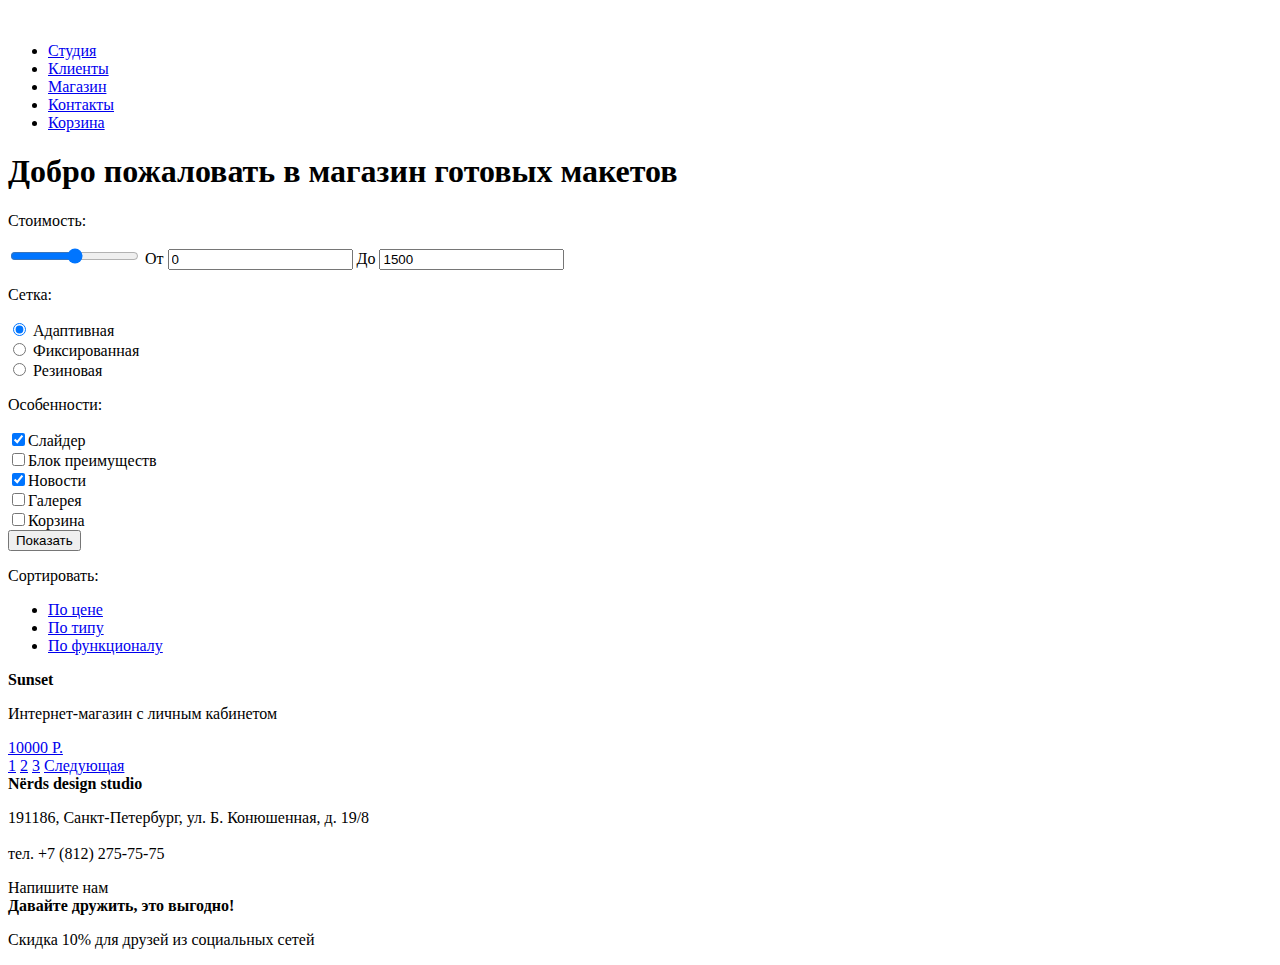
==== catalogue.html @ e1635774 "HTML markup" ====
<!DOCTYPE html>
<html lang="ru">
  <head>
    <meta charset="utf-8">
    <title>Nerds</title>
  </head>
  <body>
    <header>
      <div class="container">
        <div class="logo">
          <img src="img/logo-main.png" width="" height="" alt="">
        </div>
        <nav class="main-nav">
          <ul>
            <li>
              <a href="#">Студия</a>
            </li>
            <li>
              <a href="#">Клиенты</a>
            </li>
            <li>
              <a href="#">Магазин</a>
            </li>
            <li>
              <a href="#">Контакты</a>
            </li>
            <li>
              <a href="#">Корзина</a>
            </li>
          </ul>
        </nav>
      </div>
    </header>
    <main class="container">
      <section class="welcome"> <!-- НАВЕРНОЕ МОЖНО БЫЛО В ХЭДЕР-->
        <h1 class="welcome-title">Добро пожаловать в магазин готовых макетов</h1>
      </section>
      <section class="shop"> <!-- нужно ли оно тут?-->
        <section class="shop-parameters">
          <form action="" method="post">
          <p class="shop-parameters-name">Стоимость:</p>
          <input type="range" name="price-range" min="0" max="1500"> <!-- https://leaverou.github.io/multirange/ наверное -->
          <label>От <input type="text" name="price-from" value="0"></label>
          <label>До <input type="text" name="price-from" value="1500"></label>
          <p class="shop-parameters-type">Сетка:</p>
          <input type="radio" name="type" value="responsive" checked> Адаптивная<br>
          <input type="radio" name="type" value="fixed"> Фиксированная<br>
          <input type="radio" name="type" value="adaptive"> Резиновая
          <p class="shop-parameters-features">Особенности:</p>
          <input type="checkbox" name="feature1" value="slider" checked>Слайдер<br>
          <input type="checkbox" name="feature2" value="features_list">Блок преимуществ<br>
          <input type="checkbox" name="feature3" value="news" checked>Новости<br>
          <input type="checkbox" name="feature4" value="gallery">Галерея<br>
          <input type="checkbox" name="feature5" value="cart">Корзина<br>
          <button type="submit">Показать</button>
          </form>
        </section>
        <section class="shop-results">
          <div class="shop-results-sort">
            <p class="shop-results-text">Сортировать:</p>
            <ul>
              <li><a href="#">По цене</a></li>
              <li><a href="#">По типу</a></li>
              <li><a href="#">По функционалу</a></li>
            </ul>
            <a class="shop-results-sort desc" href="#"></a>
            <a class="shop-results-sort asc" href="#"></a>
          </div>
          <div class="shop-results-images">
           <div class="shop-results-images-item">
             <div class="shop-results-images-item-details"></div>
           </div>
           <div class="shop-results-images-item">
             <div class="shop-results-images-item-details">
               <b class="shop-results-images-item-details-name">Sunset</b>
               <p>Интернет-магазин с личным кабинетом</p>
               <a class="shop-results-images-item-details-price" href="#">10000 Р.</a>
             </div>
           </div>
           <div class="shop-results-images-item">
             <div class="shop-results-images-item-details"></div>
           </div>
           <div class="shop-results-images-item">
             <div class="shop-results-images-item-details"></div>
           </div>
           <div class="shop-results-images-item">
             <div class="shop-results-images-item-details"></div>
           </div>
           <div class="shop-results-images-item">
             <div class="shop-results-images-item-details"></div>
           </div>                                                      
          </div>
          <div class="shop-results-pages">
            <a href="#">1</a>
            <a href="#">2</a>
            <a href="#">3</a>
            <a href="#">Следующая</a>
          </div>
        </section>
      </section>
      <section class="map"> <!-- МОЖНО БЫЛО В ФУТЕР -->
        <div class="map-contacts">
          <b class="map-contacts-firm">Nёrds design studio</b>
          <p class="map-contacts-address">191186, Санкт-Петербург, ул. Б. Конюшенная, д. 19/8<br><br>
          
          тел. +7 (812) 275-75-75</p>
          <a class="map-contacts-btn">Напишите нам</a>
        </div>
        <div class="map-pointer"></div> <!-- НУЖЕН ТУТ ЛИ ОН?? -->
      </section>
    </main>
    <footer>
      <div class="container">
        <div class="footer-social">
          <a class="footer-social-btn vk" href="#"></a>
          <a class="footer-social-btn fb" href="#"></a>
          <a class="footer-social-btn ig" href="#"></a>
        </div>
        <div class="footer-text">
          <b>Давайте дружить, это выгодно!</b>
          <p>Скидка 10% для друзей из социальных сетей</p>
        </div>
      </div>
    </footer>
  </body>
</html>
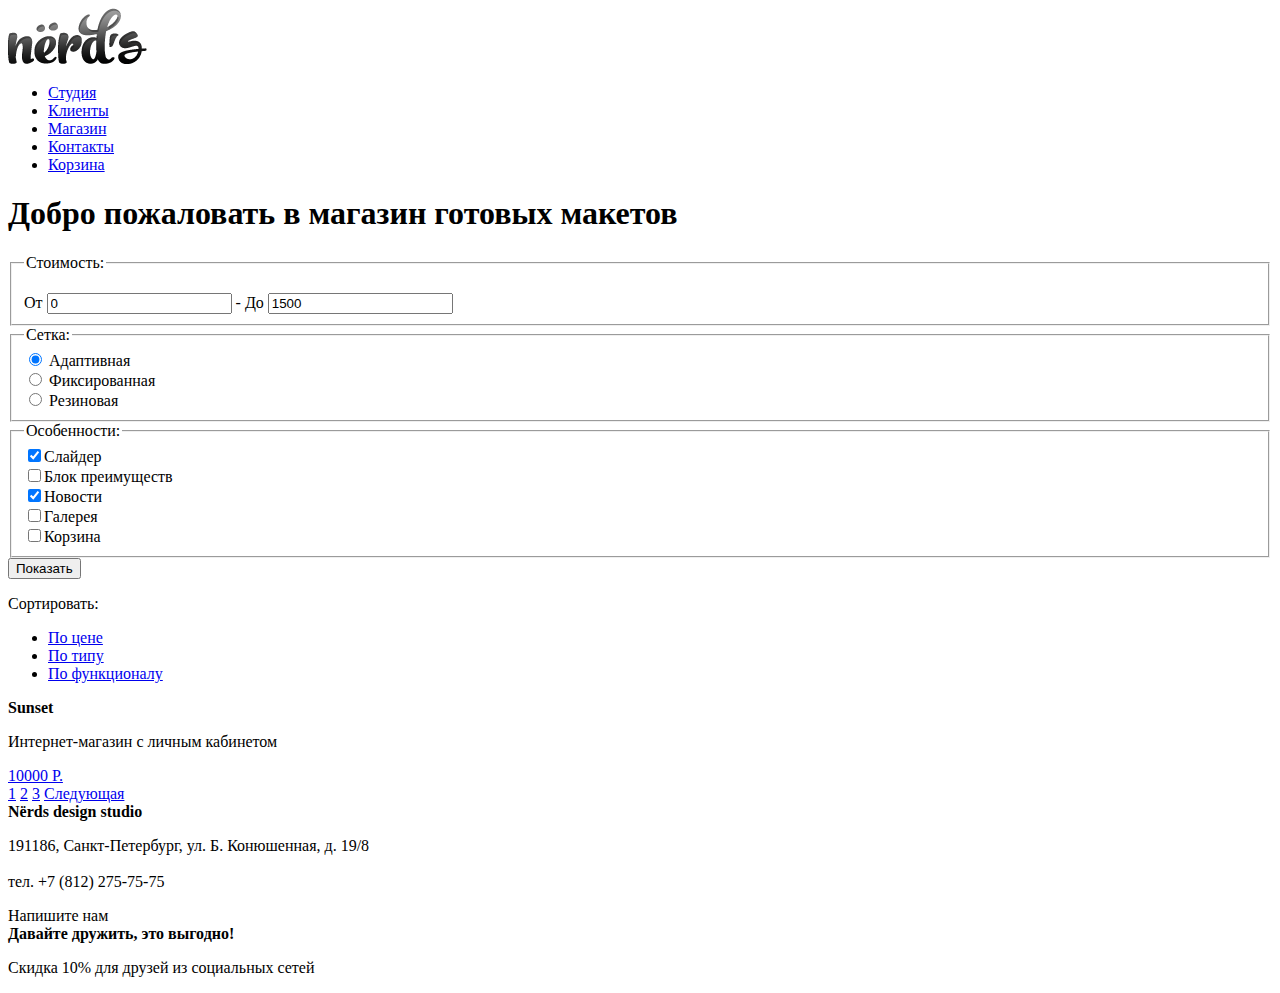
==== commit 068b3a0f: "added GFX and some code changes" ====
--- a/catalogue.html
+++ b/catalogue.html
@@ -8,7 +8,7 @@
     <header>
       <div class="container">
         <div class="logo">
-          <img src="img/logo-main.png" width="" height="" alt="">
+          <img src="img/logo-menu.png" width="139" height="56" alt="">
         </div>
         <nav class="main-nav">
           <ul>
@@ -38,20 +38,27 @@
       <section class="shop"> <!-- нужно ли оно тут?-->
         <section class="shop-parameters">
           <form action="" method="post">
-          <p class="shop-parameters-name">Стоимость:</p>
-          <input type="range" name="price-range" min="0" max="1500"> <!-- https://leaverou.github.io/multirange/ наверное -->
-          <label>От <input type="text" name="price-from" value="0"></label>
-          <label>До <input type="text" name="price-from" value="1500"></label>
-          <p class="shop-parameters-type">Сетка:</p>
-          <input type="radio" name="type" value="responsive" checked> Адаптивная<br>
-          <input type="radio" name="type" value="fixed"> Фиксированная<br>
-          <input type="radio" name="type" value="adaptive"> Резиновая
-          <p class="shop-parameters-features">Особенности:</p>
-          <input type="checkbox" name="feature1" value="slider" checked>Слайдер<br>
-          <input type="checkbox" name="feature2" value="features_list">Блок преимуществ<br>
-          <input type="checkbox" name="feature3" value="news" checked>Новости<br>
-          <input type="checkbox" name="feature4" value="gallery">Галерея<br>
-          <input type="checkbox" name="feature5" value="cart">Корзина<br>
+          <fieldset>
+            <legend>Стоимость:</legend>
+            <p class="shop-parameters-name"></p>
+            <div class="price-range_double"></div> <!-- говорят что проще всего это сделать DIV а там типа уже фронтэндер пусть морочится и делает двойной пойнтер етц!! RANGE НЕ СТИЛИЗУЕТСЯ ПОЭТОМУ НАМНОГО ПРОЩЕ СДЕЛАТЬ ПОКА ВВОД ТОЛЬКО ИНПУТОМ!!! но можно искать и чото врубать типа https://leaverou.github.io/multirange/ наверное -->
+            <label>От <input type="text" name="price-from" value="0"></label> - 
+            <label>До <input type="text" name="price-from" value="1500"></label>
+            </fieldset>
+            <fieldset>
+              <legend>Сетка:</legend>
+              <input type="radio" name="type" value="responsive" checked> Адаптивная<br> <!-- LABEL СЮДА НАДА!!! -->
+              <input type="radio" name="type" value="fixed"> Фиксированная<br>
+              <input type="radio" name="type" value="adaptive"> Резиновая
+            </fieldset>
+            <fieldset>
+            <legend>Особенности:</legend>
+              <input type="checkbox" name="feature1" value="slider" checked>Слайдер<br>
+              <input type="checkbox" name="feature2" value="features_list">Блок преимуществ<br>
+              <input type="checkbox" name="feature3" value="news" checked>Новости<br>
+              <input type="checkbox" name="feature4" value="gallery">Галерея<br>
+              <input type="checkbox" name="feature5" value="cart">Корзина<br>
+            </fieldset>
           <button type="submit">Показать</button>
           </form>
         </section>
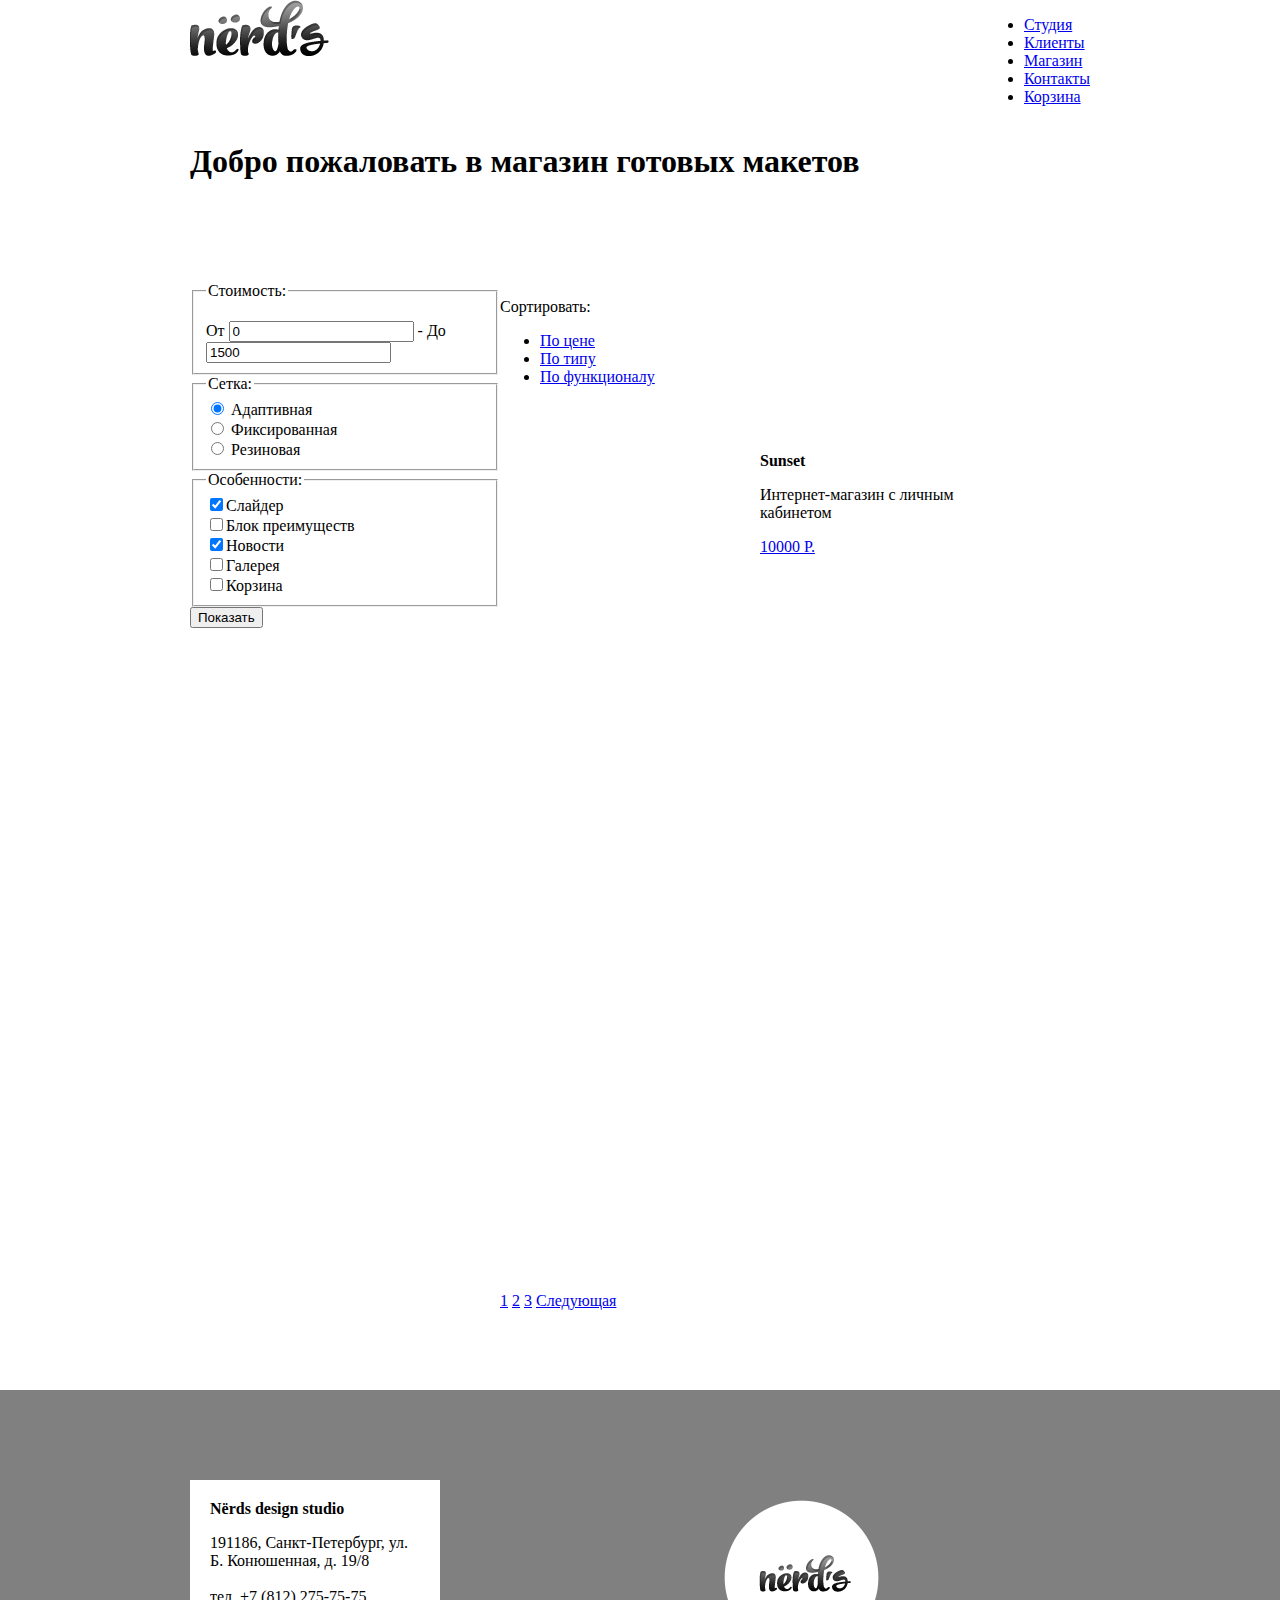
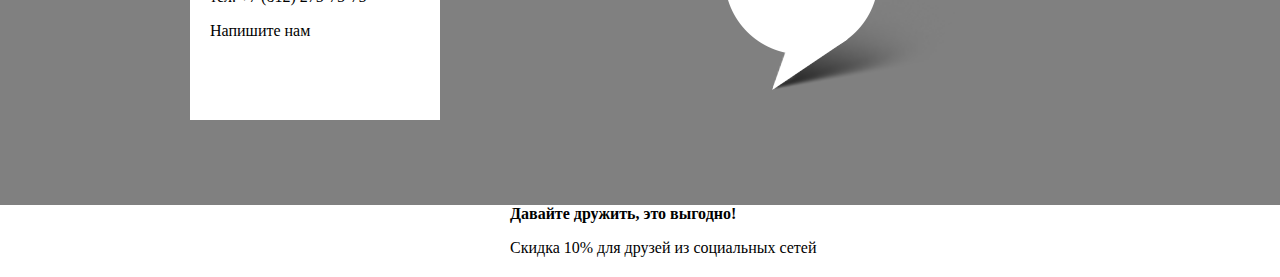
==== commit a57bd500: "finished layout of index and catalogue" ====
--- a/catalogue.html
+++ b/catalogue.html
@@ -3,10 +3,11 @@
   <head>
     <meta charset="utf-8">
     <title>Nerds</title>
+    <link rel="stylesheet" href="style.css">
   </head>
   <body>
     <header>
-      <div class="container">
+      <div class="container clearfix">
         <div class="logo">
           <img src="img/logo-menu.png" width="139" height="56" alt="">
         </div>
@@ -35,7 +36,7 @@
       <section class="welcome"> <!-- НАВЕРНОЕ МОЖНО БЫЛО В ХЭДЕР-->
         <h1 class="welcome-title">Добро пожаловать в магазин готовых макетов</h1>
       </section>
-      <section class="shop"> <!-- нужно ли оно тут?-->
+      <section class="shop clearfix"> <!-- нужно!!!-->
         <section class="shop-parameters">
           <form action="" method="post">
           <fieldset>
@@ -73,12 +74,12 @@
             <a class="shop-results-sort desc" href="#"></a>
             <a class="shop-results-sort asc" href="#"></a>
           </div>
-          <div class="shop-results-images">
+          <div class="shop-results-images clearfix">
            <div class="shop-results-images-item">
              <div class="shop-results-images-item-details"></div>
            </div>
            <div class="shop-results-images-item">
-             <div class="shop-results-images-item-details">
+             <div class="shop-results-images-item-details highlighted_res">
                <b class="shop-results-images-item-details-name">Sunset</b>
                <p>Интернет-магазин с личным кабинетом</p>
                <a class="shop-results-images-item-details-price" href="#">10000 Р.</a>
@@ -105,18 +106,20 @@
           </div>
         </section>
       </section>
-      <section class="map"> <!-- МОЖНО БЫЛО В ФУТЕР -->
-        <div class="map-contacts">
-          <b class="map-contacts-firm">Nёrds design studio</b>
-          <p class="map-contacts-address">191186, Санкт-Петербург, ул. Б. Конюшенная, д. 19/8<br><br>
+    </main>
+    <footer>
+      <section class="map clearfix">
+        <div class="container">
+          <div class="map-contacts">
+            <b class="map-contacts-firm">Nёrds design studio</b>
+            <p class="map-contacts-address">191186, Санкт-Петербург, ул. Б. Конюшенная, д. 19/8<br><br>
           
           тел. +7 (812) 275-75-75</p>
-          <a class="map-contacts-btn">Напишите нам</a>
+            <a class="map-contacts-btn">Напишите нам</a>
+          </div>
+          <div class="map-pointer"></div> <!-- НУЖЕН ТУТ ЛИ ОН?? -->
         </div>
-        <div class="map-pointer"></div> <!-- НУЖЕН ТУТ ЛИ ОН?? -->
-      </section>
-    </main>
-    <footer>
+      </section>        
       <div class="container">
         <div class="footer-social">
           <a class="footer-social-btn vk" href="#"></a>
--- a/style.css
+++ b/style.css
@@ -0,0 +1,171 @@
+html,
+body {
+  margin: 0;
+  padding: 0;
+}
+
+.container {
+  width: 900px;
+  margin: 0 auto;
+  padding: 0 10px;  
+}
+
+.logo {
+  float: left;
+}
+
+.main-nav {
+  float: right
+}
+
+.slider {
+  padding-bottom: 70px;
+}
+
+.slider-text {
+  float: left;
+  width: 400px;
+}
+
+.slider-nav {
+  float: left;
+  width: 80px;
+}
+
+.slider-image {
+  float: left;
+}
+
+.features {
+  padding-top: 70px;
+  padding-bottom: 70px;
+}
+
+.features-item {
+  float: left;
+  width: 293px;
+}
+
+.about {
+  padding-top: 60px;
+  padding-bottom: 70px;
+}
+
+.about-left {
+  float: left;
+  width: 620px;
+}
+
+.about-right {
+  float: left;
+  width: 260px;
+}
+
+.clients {
+  padding-top: 50px;
+  padding-bottom: 35px;
+  margin-bottom: 90px;
+}
+
+.client {
+  float: left;
+  min-height: 95px;
+}
+
+.client1 {
+  width: 320px;
+  background: white url("img/client1_inactive.png") no-repeat;
+}
+
+.client2 {
+  width: 320px;
+  background: white url("img/client2_inactive.png") no-repeat;
+}
+
+.client3 {
+  width: 250px;
+  background: white url("img/client3_inactive.png") no-repeat;
+}
+
+.welcome {
+  padding-bottom: 80px;
+}
+
+.shop-parameters {
+  float: left;
+  width: 310px;
+}
+
+.shop-results {
+  float: left;
+  width: 580px;
+}
+
+.shop-results-images-item {
+  float: left;
+  width: 240px;
+  min-height: 270px;
+}
+
+.shop-results-images-item-details {
+  visibility: hidden;
+  margin: 50px 20px 20px 20px;
+  width: 200px;
+  height: 200px;
+  background: white;
+}
+
+.highlighted_res {
+  visibility: visible;
+}
+
+.shop-results-pages {
+  padding-top: 80px;
+  padding-bottom: 80px;
+}
+
+.map {
+  background: gray;
+  min-height: 415px;
+}
+
+.map-contacts {
+  float: left;
+  width: 250px;
+  min-height: 240px;
+  margin-top: 90px;
+  padding: 20px;
+  background: white;
+  box-sizing: border-box;
+}
+
+.map-pointer {
+  float: right;
+  width: 231px;
+  height: 190px;
+  margin-right: 135px;
+  margin-top: 110px;
+  background: url("img/map-pointer.png") no-repeat;
+}
+
+.footer {
+  padding-top: 70px;
+  padding-bottom: 70px;
+}
+
+.footer-social {
+  float: left;
+  width: 320px;
+  min-height: 72px;
+}
+
+.footer-text {
+  float: left;
+}
+
+.clearfix::after {
+  content: "";
+  display: table;
+  clear: both;
+}
+  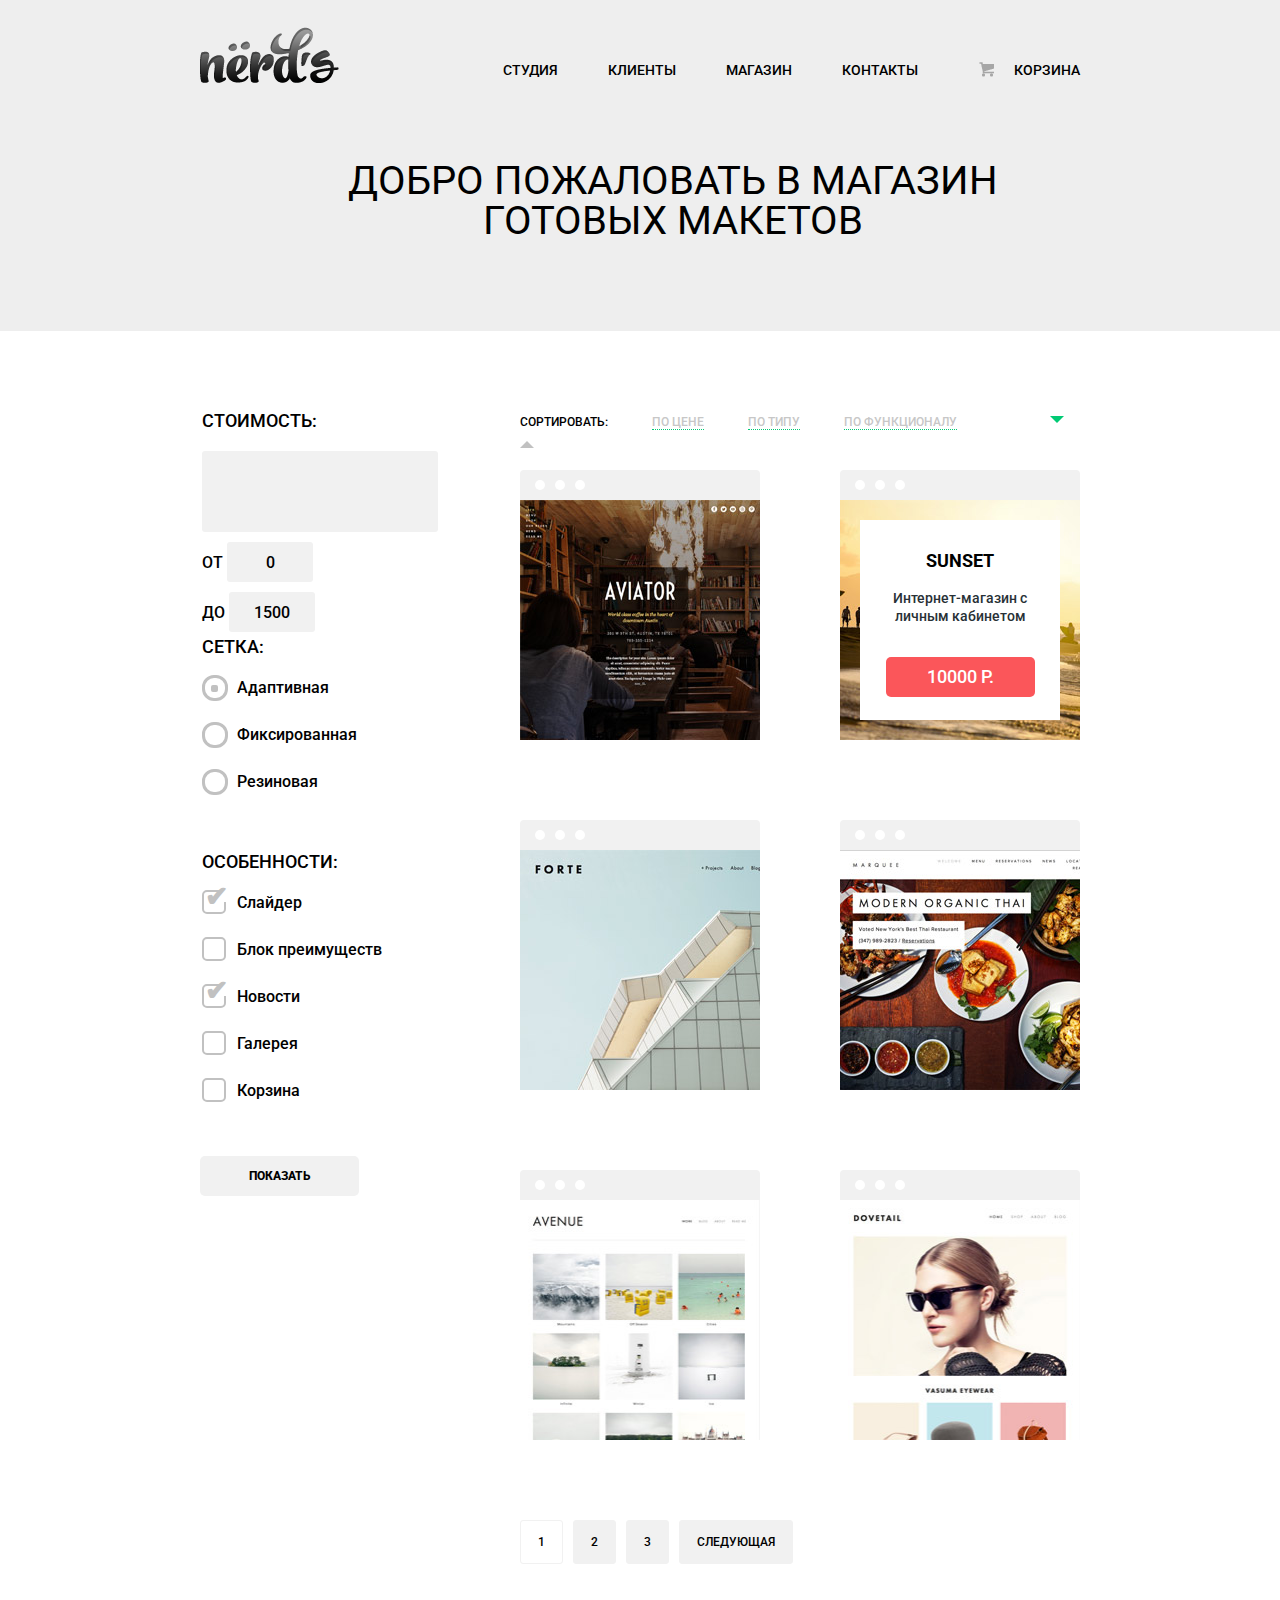
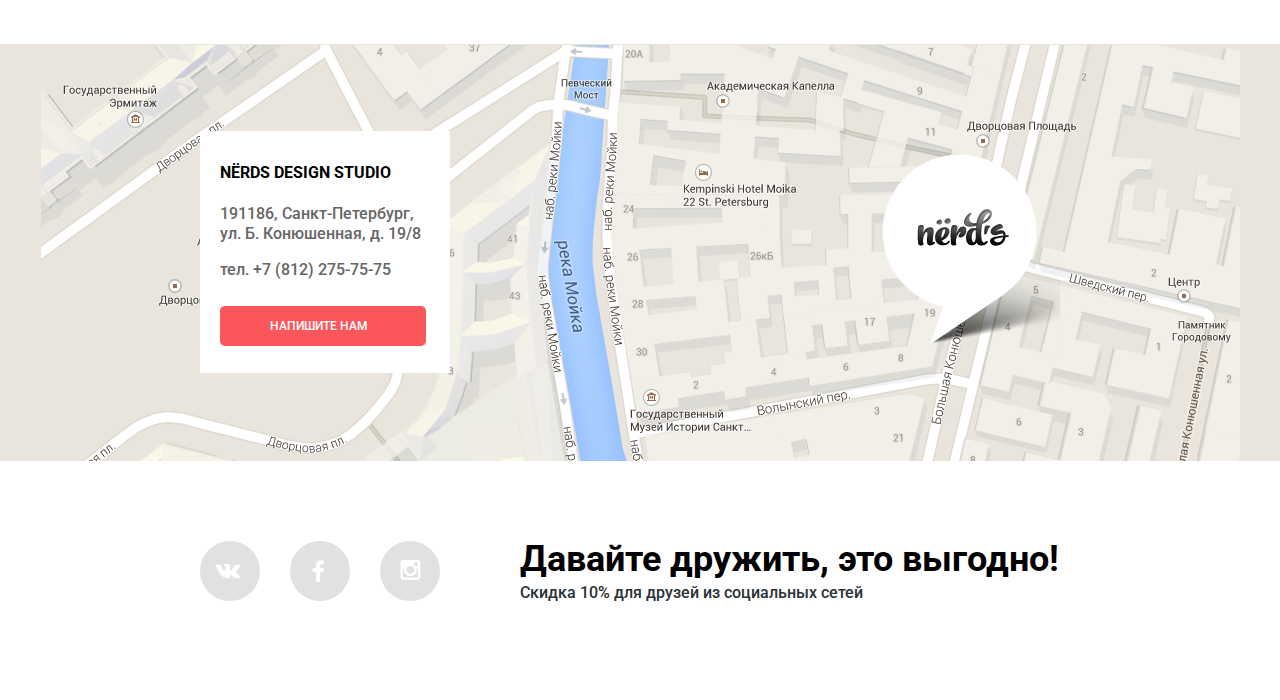
==== commit 6385ef58: "finished the layout" ====
--- a/catalogue.html
+++ b/catalogue.html
@@ -3,7 +3,9 @@
   <head>
     <meta charset="utf-8">
     <title>Nerds</title>
+    <link rel="stylesheet" href="normalize.css">
     <link rel="stylesheet" href="style.css">
+    <link href="https://fonts.googleapis.com/css?family=Roboto:500,700&amp;subset=cyrillic" rel="stylesheet">
   </head>
   <body>
     <header>
@@ -32,103 +34,135 @@
         </nav>
       </div>
     </header>
-    <main class="container">
+    <main>
       <section class="welcome"> <!-- НАВЕРНОЕ МОЖНО БЫЛО В ХЭДЕР-->
+       <div class="container">
         <h1 class="welcome-title">Добро пожаловать в магазин готовых макетов</h1>
+        </div>
       </section>
+      <div class="container">
       <section class="shop clearfix"> <!-- нужно!!!-->
         <section class="shop-parameters">
-          <form action="" method="post">
+          <form action="https://echo.htmlacademy.ru" method="post">
           <fieldset>
             <legend>Стоимость:</legend>
-            <p class="shop-parameters-name"></p>
             <div class="price-range_double"></div> <!-- говорят что проще всего это сделать DIV а там типа уже фронтэндер пусть морочится и делает двойной пойнтер етц!! RANGE НЕ СТИЛИЗУЕТСЯ ПОЭТОМУ НАМНОГО ПРОЩЕ СДЕЛАТЬ ПОКА ВВОД ТОЛЬКО ИНПУТОМ!!! но можно искать и чото врубать типа https://leaverou.github.io/multirange/ наверное -->
-            <label>От <input type="text" name="price-from" value="0"></label> - 
+            <div class="price-range_inputs">
+            <label>От <input type="text" name="price-from" value="0"></label> 
             <label>До <input type="text" name="price-from" value="1500"></label>
+            </div>
             </fieldset>
             <fieldset>
               <legend>Сетка:</legend>
-              <input type="radio" name="type" value="responsive" checked> Адаптивная<br> <!-- LABEL СЮДА НАДА!!! -->
-              <input type="radio" name="type" value="fixed"> Фиксированная<br>
-              <input type="radio" name="type" value="adaptive"> Резиновая
+              <input type="radio" name="type" id="responsive" value="responsive" checked><label class="shop-parameters-list for-radio" for="responsive">Адаптивная</label><br> <!-- LABEL СЮДА НАДА!!! -->
+              <input type="radio" name="type" id="fixed" value="fixed"><label class="shop-parameters-list for-radio" for="fixed">Фиксированная</label><br>
+              <input type="radio" name="type" id="adaptive" value="adaptive"><label class="shop-parameters-list for-radio" for="adaptive">Резиновая</label>
             </fieldset>
             <fieldset>
             <legend>Особенности:</legend>
-              <input type="checkbox" name="feature1" value="slider" checked>Слайдер<br>
-              <input type="checkbox" name="feature2" value="features_list">Блок преимуществ<br>
-              <input type="checkbox" name="feature3" value="news" checked>Новости<br>
-              <input type="checkbox" name="feature4" value="gallery">Галерея<br>
-              <input type="checkbox" name="feature5" value="cart">Корзина<br>
+              <input type="checkbox" name="feature1" id="slider" value="slider" checked><label for="slider" class="shop-parameters-list for-cb">Слайдер</label><br>
+              <input type="checkbox" name="feature2" id="features_list" value="features_list"><label for="features_list" class="shop-parameters-list for-cb">Блок преимуществ</label><br>
+              <input type="checkbox" name="feature3" id="news" value="news" checked><label for="news" class="shop-parameters-list for-cb">Новости</label><br>
+              <input type="checkbox" name="feature4" id="gallery" value="gallery"><label for="gallery" class="shop-parameters-list for-cb">Галерея</label><br>
+              <input type="checkbox" name="feature5" id="cart" value="cart"><label for="cart" class="shop-parameters-list for-cb">Корзина</label><br>
             </fieldset>
-          <button type="submit">Показать</button>
+          <button type="submit" class="btn">Показать</button>
           </form>
         </section>
         <section class="shop-results">
           <div class="shop-results-sort">
-            <p class="shop-results-text">Сортировать:</p>
-            <ul>
-              <li><a href="#">По цене</a></li>
-              <li><a href="#">По типу</a></li>
-              <li><a href="#">По функционалу</a></li>
-            </ul>
-            <a class="shop-results-sort desc" href="#"></a>
-            <a class="shop-results-sort asc" href="#"></a>
+            <span>Сортировать:</span>
+             <a class="shop-results-sort_txt" href="#">По цене</a>
+             <a class="shop-results-sort_txt" href="#">По типу</a>
+             <a class="shop-results-sort_txt" href="#">По функционалу</a>
+            <a class="shop-results-sort_btn desc" href="#"></a>
+            <a class="shop-results-sort_btn asc" href="#"></a>
           </div>
           <div class="shop-results-images clearfix">
            <div class="shop-results-images-item">
-             <div class="shop-results-images-item-details"></div>
-           </div>
-           <div class="shop-results-images-item">
-             <div class="shop-results-images-item-details highlighted_res">
-               <b class="shop-results-images-item-details-name">Sunset</b>
-               <p>Интернет-магазин с личным кабинетом</p>
-               <a class="shop-results-images-item-details-price" href="#">10000 Р.</a>
+             <div class="shop-results-images-item_upframe"><div class="round"></div><div class="round"></div><div class="round"></div></div>
+             <img src="img/website1.jpg" alt="" width="240" height="240">
+             <div class="shop-results-images-item_preview">
+               <div class="shop-results-images-item-details">
+                 <b>Aviator</b>
+                 <p>Одностраничный макет с авторским дизайном</p>
+                 <a class="btn price" href="#">8000 Р.</a>                 
+               </div>
              </div>
            </div>
            <div class="shop-results-images-item">
-             <div class="shop-results-images-item-details"></div>
+             <div class="shop-results-images-item_upframe"><div class="round"></div><div class="round"></div><div class="round"></div></div>
+             <img src="img/website2.jpg" alt="" width="240" height="240">
+             <div class="shop-results-images-item_preview">
+               <div class="shop-results-images-item-details highlighted_res">              
+                 <b>Sunset</b>
+                 <p>Интернет-магазин с личным кабинетом</p>
+                 <a class="btn price" href="#">10000 Р.</a>
+               </div>
+             </div>
            </div>
            <div class="shop-results-images-item">
-             <div class="shop-results-images-item-details"></div>
+             <div class="shop-results-images-item_upframe"><div class="round"></div><div class="round"></div><div class="round"></div></div>
+             <img src="img/website3.jpg" alt="" width="240" height="240">
+             <div class="shop-results-images-item_preview">
+               <div class="shop-results-images-item-details"></div>
+             </div>
            </div>
            <div class="shop-results-images-item">
-             <div class="shop-results-images-item-details"></div>
+             <div class="shop-results-images-item_upframe"><div class="round"></div><div class="round"></div><div class="round"></div></div>
+             <img src="img/website4.jpg" alt="" width="240" height="240">
+             <div class="shop-results-images-item_preview">
+               <div class="shop-results-images-item-details"></div>
+             </div>
            </div>
            <div class="shop-results-images-item">
-             <div class="shop-results-images-item-details"></div>
+             <div class="shop-results-images-item_upframe"><div class="round"></div><div class="round"></div><div class="round"></div></div>
+             <img src="img/website5.jpg" alt="" width="240" height="240">
+             <div class="shop-results-images-item_preview">
+               <div class="shop-results-images-item-details"></div>
+             </div>
+           </div>
+           <div class="shop-results-images-item">
+             <div class="shop-results-images-item_upframe"><div class="round"></div><div class="round"></div><div class="round"></div></div>
+             <img src="img/website6.jpg" alt="" width="240" height="240">
+             <div class="shop-results-images-item_preview">
+               <div class="shop-results-images-item-details"></div>
+             </div>
            </div>                                                      
           </div>
           <div class="shop-results-pages">
-            <a href="#">1</a>
+            <a class="current" href="#">1</a>
             <a href="#">2</a>
             <a href="#">3</a>
             <a href="#">Следующая</a>
           </div>
         </section>
       </section>
+      </div>
     </main>
     <footer>
       <section class="map clearfix">
         <div class="container">
           <div class="map-contacts">
             <b class="map-contacts-firm">Nёrds design studio</b>
-            <p class="map-contacts-address">191186, Санкт-Петербург, ул. Б. Конюшенная, д. 19/8<br><br>
-          
-          тел. +7 (812) 275-75-75</p>
-            <a class="map-contacts-btn">Напишите нам</a>
+            <p class="map-contacts-address">191186, Санкт-Петербург, ул. Б. Конюшенная, д. 19/8</p>
+            <p class="map-contacts-address">тел. +7 (812) 275-75-75</p>
+            <a class="btn map-contacts-btn" href="#">Напишите нам</a>
           </div>
           <div class="map-pointer"></div> <!-- НУЖЕН ТУТ ЛИ ОН?? -->
         </div>
-      </section>        
+      </section>     
       <div class="container">
-        <div class="footer-social">
-          <a class="footer-social-btn vk" href="#"></a>
-          <a class="footer-social-btn fb" href="#"></a>
-          <a class="footer-social-btn ig" href="#"></a>
-        </div>
-        <div class="footer-text">
-          <b>Давайте дружить, это выгодно!</b>
-          <p>Скидка 10% для друзей из социальных сетей</p>
+        <div class="footer-lower clearfix">
+          <div class="footer-social">
+            <a class="footer-social-btn vk" href="#"></a>
+            <a class="footer-social-btn fb" href="#"></a>
+            <a class="footer-social-btn ig" href="#"></a>
+          </div>
+          <div class="footer-text">
+            <b>Давайте дружить, это выгодно!</b>
+            <p>Скидка 10% для друзей из социальных сетей</p>
+          </div>
         </div>
       </div>
     </footer>
--- a/style.css
+++ b/style.css
@@ -2,24 +2,168 @@
 body {
   margin: 0;
   padding: 0;
-}
+  font-family: 'Roboto', 'Arial', sans-serif;
+  font-size: 16px;
+  line-height: 22px;
+  font-weight: 500;  
+}
+
+a {
+  color: black;
+  text-decoration: none;
+}
+
+h1 {
+  font-size: 36px;
+  line-height: 36px;
+}
+
+h2 {
+  font-size: 18px;
+  line-height: 30px;
+  text-transform: uppercase;
+  
+  margin-top: 25px;
+}
+
+.btn {
+  display: inline-block;  /*ВОТ ЭТО НЕ УКАЗАЛ СНАЧАЛА И СЧИТАЛОСЬ В ИТОГЕ НЕПРАВИЛЬНО ВЫСОТА ТК ЭЛЕМЕНТ СЧИТАЛСЯ СТРОЧНЫМ!!!!*/
+  position: relative;
+  padding: 11px 41px;
+  border: 0px;
+  border-radius: 5px;
+  background: #fb565a;
+  
+  text-transform: uppercase;
+  font-size: 12px;
+  line-height: 18px;
+  color: white;
+}
+
+.btn:hover {
+  background: #d6494d;
+}
+
+.btn:active {
+  background: #b63538;
+}
+
+.btn:active::after {
+  position: absolute;
+  top: 0;
+  left: 3px;
+  right: 3px;
+  
+  content: "";
+  
+  display: block;
+  height: 3px;
+  background: #9b2d30;
+}
+
+hr {
+  border: 1px solid #eeeeee;
+  margin: 0;
+}
+
+
+
+
 
 .container {
-  width: 900px;
+  width: 880px;
   margin: 0 auto;
   padding: 0 10px;  
 }
 
+header {
+  background: #eeeeee;
+}
+
 .logo {
   float: left;
+  margin-top: 27px;
 }
 
 .main-nav {
-  float: right
-}
+  float: right;
+  margin-top: 55px;
+  margin-bottom: 8px;
+  
+  text-transform: uppercase;
+  
+}
+
+.main-nav ul {
+  margin: 0;
+  padding: 0;
+  font-size: 0px;
+}
+
+.main-nav li {
+  display: inline-block;
+  position: relative;
+  margin-left: 50px;
+  
+  font-size: 14px;
+  line-height: 30px;
+}
+
+.main-nav li:last-of-type {
+  margin-left: 96px;  
+}
+
+.main-nav li:last-of-type::before {
+  position: absolute;
+  bottom: 8px;
+  left: -35px;
+  width: 15px;
+  height: 15px;
+  
+  content: ""; 
+  background: url(img/sprite.png);
+  background-position: 0px -90px;
+}
+
+
+.main-nav li:hover {
+  color: #f87f81;
+}
+
+.main-nav li:active {
+  color: #8f8f8f;
+}
+
+.main-nav li:last-of-type:hover::before {
+  background-position: 0 -45px;
+}
+
+.main-nav li:last-of-type:active::before {
+  background-position: 0 0;
+}
+
+.main-nav a {
+  font-size: 14px;
+  line-height: 30px;
+  color: inherit;
+}
+
+.slider-more {
+  padding-left: 70px;
+  padding-right: 70px;
+}
+
+
+
+
 
 .slider {
-  padding-bottom: 70px;
+  box-sizing: border-box;
+  min-height: 349px;
+  padding-top: 50px;
+  padding-bottom: 68px;
+  margin-bottom: 82px;
+  background: #eeeeee;
 }
 
 .slider-text {
@@ -27,140 +171,830 @@
   width: 400px;
 }
 
+.slider-text p {
+  margin-bottom: 30px;
+  color: #283136;
+}
+
 .slider-nav {
   float: left;
-  width: 80px;
+  width: 70px;
+}
+
+.slider-nav ul {
+  margin-top: 197px;
+  padding: 0;
+  list-style: none;
+  font-size: 0;
+}
+
+.slider-nav li {
+  display: inline-block; 
+}
+
+.slider-nav label {
+  position: relative;
+  display: inline-block;
+  vertical-align: middle;
+  margin: 5px;
+  font-size: 12px;
+  
+  width: 12px;
+  height: 12px;
+  border: 0;
+  border-radius: 5px;
+  background: white;
+}
+
+.slider-nav input[type="radio"]:checked + label::after {
+  position: absolute;
+  top: 50%;
+  left: 50%;
+  margin-left: -3px;
+  margin-top: -3px;
+  
+  content: "";
+  
+  display: block;
+  width: 6px;
+  height: 6px;
+  border: 0;
+  border-radius: 3px;
+  background: #c3c3c3;  
+}
+
+.slider-nav input[type='radio'] {
+  display: none;
 }
 
 .slider-image {
   float: left;
-}
+  width: 410px;
+  height: 231px;
+    
+  background: url("img/slider1.png") no-repeat center right;
+}
+
+
+
+
+
+
+
 
 .features {
-  padding-top: 70px;
-  padding-bottom: 70px;
+  margin-bottom: 80px;
 }
 
 .features-item {
   float: left;
-  width: 293px;
-}
+  width: 240px;
+  margin-right: 80px;
+  padding-top: 124px;
+}
+
+.features-item:last-of-type {
+  margin-right: 0px;
+  
+  
+}
+
+.websites {
+  background: url(img/feature1.png) no-repeat top left;
+}
+
+.apps {
+  background: url(img/feature2.png) no-repeat top left;
+}
+
+.presentations {
+  background: url(img/feature3.png) no-repeat top left;
+}
+
+.features-item p {
+  font-size: 15px;
+  line-height: 22px;
+  margin-bottom: 30px;
+  color: #283136;
+}
+
+.features-item-green {
+  background: #00ca74;
+}
+
+.features-item-green:hover {
+  background: #01a25e;
+}
+
+.features-item-green:active {
+  background: #009053;
+}
+
+.features-item-green:active::after {
+  position: absolute;
+  top: 0;
+  left: 3px;
+  right: 3px;
+  
+  content: "";
+  
+  display: block;
+  height: 3px;
+  background: #007b47;
+}
+
+.features-item-yellow {
+  background: #efc84a;
+}
+
+.features-item-yellow:hover {
+  background: #d6ae2c;
+}
+
+.features-item-yellow:active {
+  background: #c09b24;
+}
+
+.features-item-yellow:active::after {
+  position: absolute;
+  top: 0;
+  left: 3px;
+  right: 3px;
+  
+  content: "";
+  
+  display: block;
+  height: 3px;
+  background: #a3841f;
+}
+
+
+
+
 
 .about {
-  padding-top: 60px;
-  padding-bottom: 70px;
+  padding: 75px 0px;
+}
+
+.about-title {
+  font-size: 36px;
+  line-height: 36px;
+  color: black;
 }
 
 .about-left {
   float: left;
-  width: 620px;
+  width: 575px;
+  margin-right: 45px;
+}
+
+.about p {
+  font-size: 16px;
+  line-height: 22px;
+  color: #283136;
+}
+
+.about-subtitle {
+  margin: 0;
+  text-transform: uppercase;
+}
+
+.about-left .about-subtitle {
+  padding-top: 25px;
+}
+
+.about-right .about-subtitle {
+  padding-top: 40px;
+}
+
+.about ul {
+  margin: 0;
+  padding-left: 37px;
+  list-style: none;
+  color: #283136;
+}
+
+.about li {
+  position: relative;
+  padding-top: 26px;
+}
+
+.about li::before {
+  position: absolute;
+  top: 35px;
+  left: -37px;
+  
+  content: "";
+  
+  display: block;
+  width: 25px;
+  height: 2px;
+  background: #fb565a;
 }
 
 .about-right {
   float: left;
   width: 260px;
-}
+  padding-top: 94px;
+  background: url(img/logo-bigger.png) no-repeat top center;
+}
+
+.about-sublogo {
+  position: relative;
+  font-size: 16px;
+  line-height: 8.56px;
+  text-transform: uppercase;
+  text-align: center;
+  color: black;
+}
+
+.about-sublogo::before {
+  position: absolute;
+  top: 8px;
+  left: 0;
+  
+  content: "";
+  
+  display: block;
+  width: 70px;
+  height: 2px;
+  background: #eeeeee;
+}
+
+.about-sublogo::after {
+  position: absolute;
+  top: 8px;
+  left: 190px;
+  
+  content: "";
+  
+  display: block;
+  width: 70px;
+  height: 2px;
+  background: #eeeeee;
+}
+
+
+
+
 
 .clients {
-  padding-top: 50px;
-  padding-bottom: 35px;
-  margin-bottom: 90px;
+  margin-bottom: 85px;
 }
 
 .client {
   float: left;
-  min-height: 95px;
+  height: 169px;
 }
 
 .client1 {
-  width: 320px;
-  background: white url("img/client1_inactive.png") no-repeat;
+  width: 220px;
+  background: white url("img/client1_inactive.png") no-repeat center;
 }
 
 .client2 {
-  width: 320px;
-  background: white url("img/client2_inactive.png") no-repeat;
+  width: 420px;
+  background: white url("img/client2_inactive.png") no-repeat center;
 }
 
 .client3 {
-  width: 250px;
-  background: white url("img/client3_inactive.png") no-repeat;
-}
-
-.welcome {
-  padding-bottom: 80px;
+  width: 240px;
+  background: white url("img/client3_inactive.png") no-repeat center;
+}
+
+.client1:hover,
+.client1:active {
+  background: url("img/client1_active.png") no-repeat center;
+}
+
+.client2:hover,
+.client2:active {
+  background: url("img/client2_active.png") no-repeat center;
+}
+
+.client3:hover,
+.client3:active {
+  background: url("img/client3_active.png") no-repeat center;
+}
+
+
+
+
+
+.welcome {  
+  background: #eeeeee;
+}
+
+.welcome-title {
+  margin: 0;
+  padding-top: 67px;
+  padding-left: 65px;
+  padding-bottom: 90px;
+  
+  font-size: 40px;
+  line-height: 40px;
+  font-weight: 400;
+  text-transform: uppercase;
+  text-align: center;
+}
+
+.shop {
+  padding-top: 75px;
 }
 
 .shop-parameters {
   float: left;
-  width: 310px;
-}
+  width: 240px;
+}
+
+.shop-parameters fieldset {
+  padding: 0;
+  border: 0;
+}
+
+.shop-parameters legend {
+  margin-bottom: 15px;
+  
+  font-size: 18px;
+  line-height: 30px;
+  text-transform: uppercase;
+}
+
+.price-range_double {
+  min-height: 81px;
+  border-radius: 3px;
+  background: #f1f1f1;
+}
+
+.price-range_inputs {
+  min-height: 100px;
+  font-size: 0;
+}
+
+.price-range_inputs label {
+  display: inline-block;
+  vertical-align: middle;
+  margin-top: 10px;
+  margin-right: 20px;
+  
+  font-size: 16px;
+  text-transform: uppercase;
+}
+
+.price-range_inputs label:last-of-type {
+  margin-right: 0;
+}
+
+.price-range_inputs input[type="text"] {
+  width: 82px;
+  height: 38px;
+  border: 0;
+  border-radius: 3px;
+  background: #f1f1f1; 
+  
+  font-family: 'Roboto', 'Arial', sans-serif;
+  font-size: 16px;
+  line-height: 22px;
+  font-weight: 500;
+  text-align: center;
+}
+
+.shop-parameters-list {
+  position: relative;
+  display: inline-block;
+  margin-top: 26px;
+  margin-left: 35px;
+  
+  font-size: 16px;
+  line-height: 20px;
+}
+
+.shop-parameters-list:first-of-type {
+  margin-top: 0;  
+}
+
+.shop-parameters-list:last-of-type {
+  margin-bottom: 55px;  
+}
+
+.shop-parameters input[type="radio"],
+.shop-parameters input[type="checkbox"] {
+  display: none;
+}
+
+.for-radio::before {
+  position: absolute;
+  top: -3px;
+  left: -35px;
+  content: "";
+  
+  display: block;
+  width: 20px;
+  height: 20px;
+  border-radius: 12px;
+  border: 3px solid #c1c1c1;
+}
+
+.shop-parameters input[type="radio"]:checked + .for-radio::after {
+  position: absolute;
+  top: 7px;
+  left: -26px;
+  content: "";
+  
+  display: block;
+  width: 7px;
+  height: 7px;
+  border-radius: 2px;
+  background: #c1c1c1;
+}
+
+.for-cb::before {
+  position: absolute;
+  top: -3px;
+  left: -35px;
+  content: "";
+  
+  display: block;
+  width: 20px;
+  height: 20px;
+  border-radius:5px;
+  border: 2px solid #c1c1c1;
+}
+
+.shop-parameters input[type="checkbox"]:checked + .for-cb::after {
+  position: absolute;
+  top: -6px;
+  left: -32px;
+  
+  content: "\2714";
+  font-size: 28px;
+  font-weight: 800;
+  color: #c1c1c1;
+  
+  display: block;
+  width: 15px;
+  height: 15px;
+  border-right: 6px solid white;  
+  }
+
+.shop-parameters .btn {
+  padding-left: 49px;  
+  padding-right: 49px;
+  
+  color: black;
+  font-family: 'Roboto', 'Arial', sans-serif;
+  font-size: 12px;
+  line-height: 18px;
+  font-weight: 800;
+  
+  background: #f1f1f1;
+}
+
+.shop-parameters .btn:hover {
+  background: #e5e5e5;
+  cursor: pointer;
+}
+
+.shop-parameters .btn:active {
+  background: #d5d5d5;
+}
+
+.shop-parameters .btn:active::after {
+  position: absolute;
+  top: 0;
+  left: 3px;
+  right: 3px;
+  
+  content: "";
+  
+  display: block;
+  height: 3px;
+  background: #b5b5b5;
+}
+
+
+
+
+
 
 .shop-results {
   float: left;
-  width: 580px;
+  width: 560px;
+  padding-top: 7px;
+  margin-left: 80px;
+}
+
+.shop-results-sort {
+  font-size: 12px;
+  line-height: 18px;
+  text-transform: uppercase;
+  margin-bottom: 21px;
+}
+
+
+.shop-results-sort_txt {
+  margin-left: 41px;
+  
+  color: #c7c7c7;
+  border-bottom: 1px dotted #00ca74;
+}
+
+.shop-results-sort_txt:hover {
+  color: black;
+  border-bottom-style: solid;
+}
+
+.shop-results-sort_txt:active {
+  border-bottom-style: none;
+}
+
+.shop-results-sort_btn {
+  display: inline-block;
+  vertical-align: middle;
+  
+  
+  margin-left: 90px;
+  
+  width: 0;
+  height: 0;
+}
+
+.desc {
+  border: 7px solid transparent;
+  border-top: 7px solid #00ca74;
+}
+
+.asc {
+  border: 7px solid transparent;
+  border-bottom: 7px solid #c1c1c1;
+}
+
+.desc:active {
+  border-top-color: black;
+}
+
+.asc:active {
+  border-bottom-color: black;
+}
+
+.shop-results-sort_btn:last-of-type {
+  margin-left: 0;
 }
 
 .shop-results-images-item {
+  position: relative;
   float: left;
   width: 240px;
-  min-height: 270px;
-}
+  height: 270px;
+  margin-right: 80px;
+  margin-bottom: 80px;
+}
+
+.shop-results-images-item:nth-child(even) {
+  margin-right: 0;
+}
+
+
+.shop-results-images-item_upframe {
+  height: 30px;
+  background: #f1f1f1;
+  border-top-left-radius: 4px;
+  border-top-right-radius: 4px;
+  font-size: 0;
+}
+
+.round {
+  display: inline-block;
+  vertical-align: middle;
+  margin: 10px 0px 10px 10px;
+  
+  width: 10px;
+  height: 10px;
+  border-radius: 5px;
+  background: white;
+}
+
+.round:first-of-type {
+  margin-left: 15px;
+}
+
+.shop-results-images-item img {
+  position: relative;
+  z-index: 1;
+}
+
+
 
 .shop-results-images-item-details {
-  visibility: hidden;
+  position: absolute;
+  top: 0;
+  z-index: 0;
   margin: 50px 20px 20px 20px;
   width: 200px;
   height: 200px;
   background: white;
-}
-
+  
+  text-align: center;
+}
+
+
+.shop-results-images-item-details b {
+  display: block;
+  margin-top: 37px;
+  
+  font-size: 18px;
+  line-height: 8.56px;
+  text-transform: uppercase;
+}
+
+.shop-results-images-item-details p {
+  margin: 23px 20px 32px;
+  font-size: 14px;
+  line-height: 18px;
+  color: #283136;
+}
+
+.price {
+  font-size: 18px;
+  line-height: 8.5b6px;
+}
+
+.shop-results-images-item:hover .shop-results-images-item_upframe {
+  background: #797979;
+}
+
+.shop-results-images-item:hover .shop-results-images-item-details,
 .highlighted_res {
-  visibility: visible;
-}
+  z-index: 2;
+}
+
+
+
+
 
 .shop-results-pages {
-  padding-top: 80px;
-  padding-bottom: 80px;
-}
+  margin-bottom: 80px;
+  font-size: 0;
+}
+
+.shop-results-pages a {
+  position: relative;
+  display: inline-block;
+  margin-right: 10px;
+  padding: 12px 17px;
+  border: 1px solid #f1f1f1;
+  border-radius: 3px;
+  background: #f1f1f1;
+  
+  font-size: 12px;
+  line-height: 18px;
+  text-transform: uppercase;
+}
+
+.shop-results-pages .current {
+  background: white;
+}
+
+.shop-results-pages a:hover {
+  background: #e5e5e5;
+}
+
+.shop-results-pages a:active {
+  background: #d5d5d5;
+}
+
+.shop-results-pages a:active::after {
+  position: absolute;
+  top: 0;
+  left: 0;
+  height: 10px;
+  width: 100%;
+  
+  content: "";
+  
+  display: block;
+  border-top: 3px solid #b5b5b5;
+  border-radius: 3px;
+}
+
+
+
+
 
 .map {
-  background: gray;
-  min-height: 415px;
+  background: #e9e5dc url("img/map.png") no-repeat center;
+  min-height: 417px;
 }
 
 .map-contacts {
   float: left;
   width: 250px;
   min-height: 240px;
-  margin-top: 90px;
-  padding: 20px;
+  margin-top: 87px;
+  padding: 27px 20px;
   background: white;
   box-sizing: border-box;
+}
+
+.map-contacts-firm {
+  font-size: 16px;
+  line-height: 30px;
+  text-transform: uppercase;
+}
+
+.map-contacts-address {
+  font-size: 16px;
+  line-height: 20px;
+  color: #666666;
+}
+
+.map-contacts-btn {
+  margin-top: 10px;
+  padding-left: 50px;
+  padding-right: 58px;
 }
 
 .map-pointer {
   float: right;
   width: 231px;
   height: 190px;
-  margin-right: 135px;
+  margin-right: 20px;
   margin-top: 110px;
-  background: url("img/map-pointer.png") no-repeat;
-}
-
-.footer {
-  padding-top: 70px;
-  padding-bottom: 70px;
+  background: url("img/map-pointer.png") no-repeat right;
+}
+
+.footer-lower {
+  margin: 80px 0px;
 }
 
 .footer-social {
   float: left;
   width: 320px;
   min-height: 72px;
-}
+  font-size: 0;
+}
+
+.footer-social-btn {
+  position: relative;
+  display: inline-block;
+  vertical-align: middle;
+  margin-right: 30px;
+  
+  width: 60px;
+  height: 60px;
+  border-radius: 30px;
+  background-color: #e1e1e1;
+}
+
+.vk {
+  background: #e1e1e1 url(img/sprite.png) no-repeat 15px -215px;
+}
+
+.fb {
+  background: #e1e1e1 url(img/sprite.png) no-repeat 22px -116px;
+}
+
+.ig {
+  background: #e1e1e1 url(img/sprite.png) no-repeat 20px -169px;
+}
+
+.footer-social-btn:hover {
+  background-color: #fb565a;
+}
+
+.footer-social-btn:active {
+  background-color: #d6494d;
+}
+
+.footer-social-btn:active::before {
+  position: absolute;
+  top: 0;
+  left: 0;
+  
+  content: "";
+  
+  display: block;
+  width: 60px;
+  height: 60px;
+  border-radius: 30px;
+  border-top: 3px solid #be5357;
+}
+
+
+
 
 .footer-text {
   float: left;
+}
+
+.footer-text b {
+  font-size: 36px;
+  line-height: 36px;
+}
+
+.footer-text p {
+  color: #283136;
+  margin-top: 5px;
 }
 
 .clearfix::after {
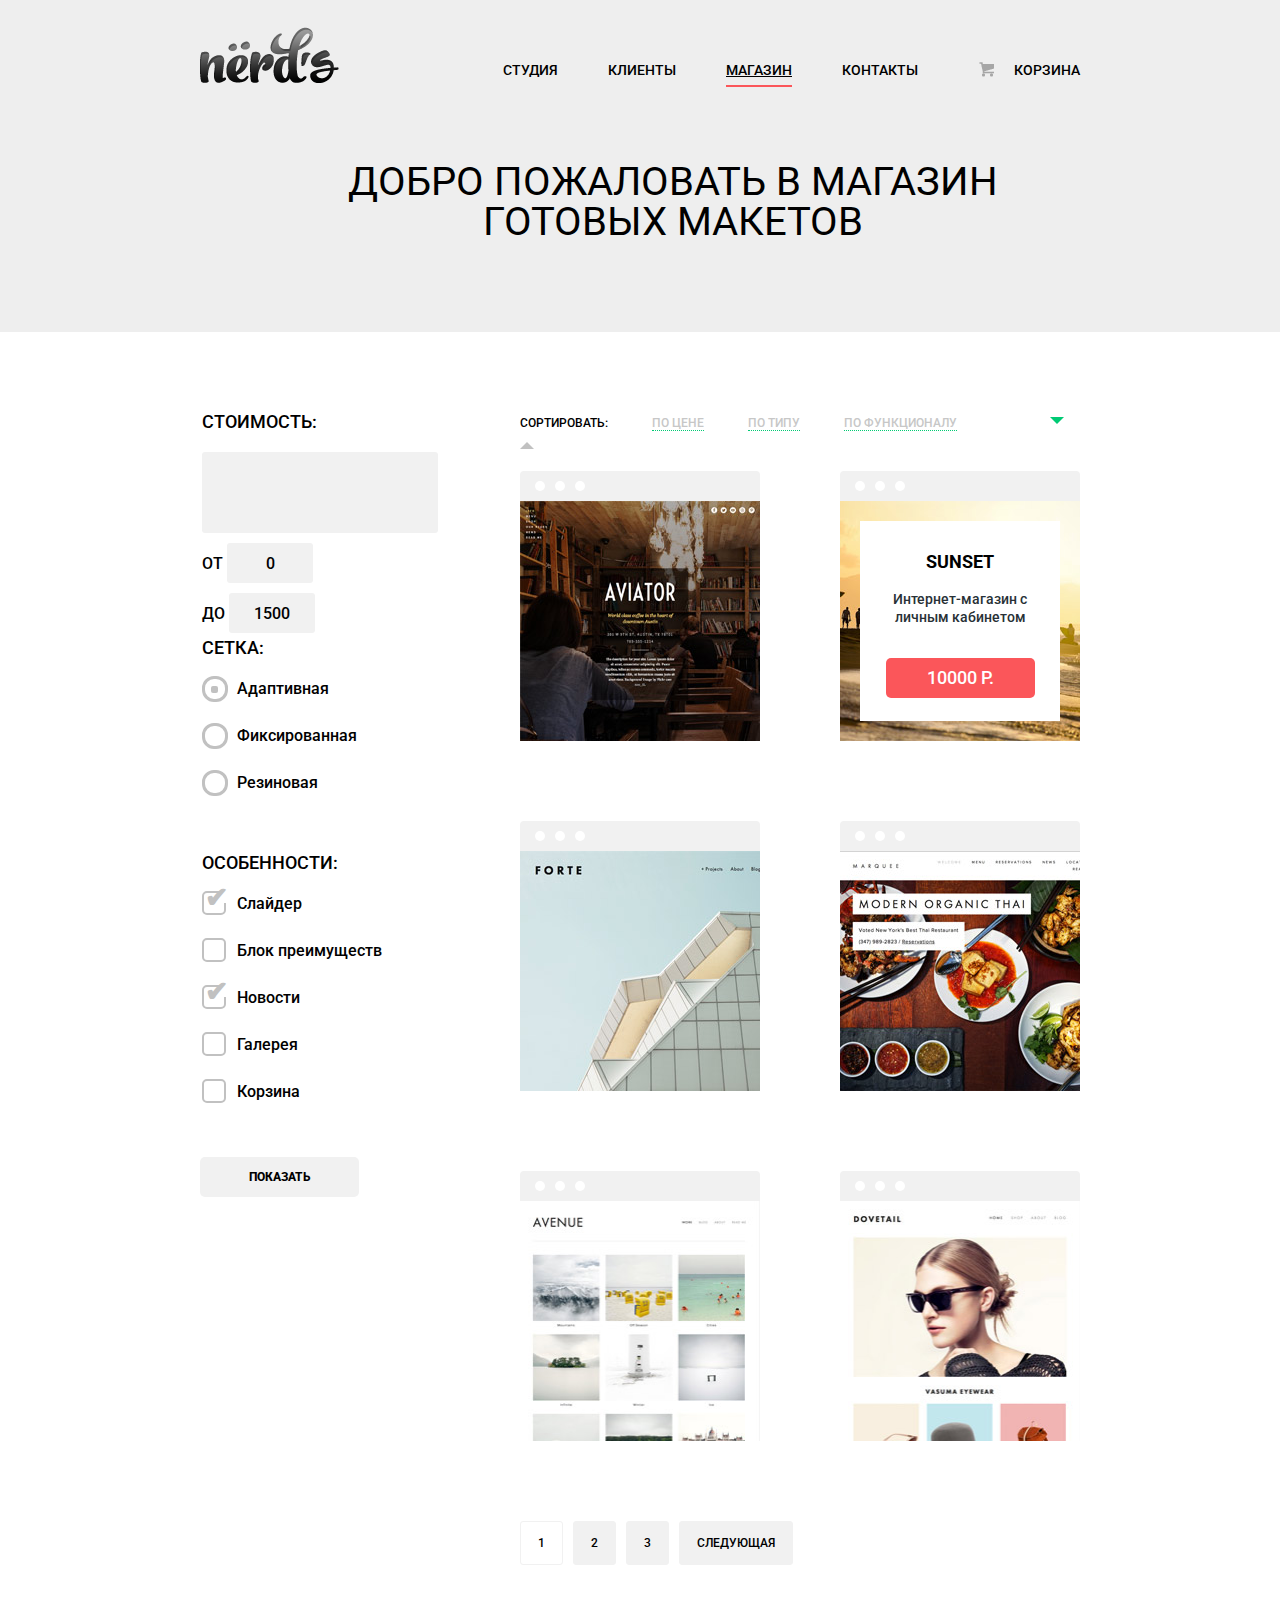
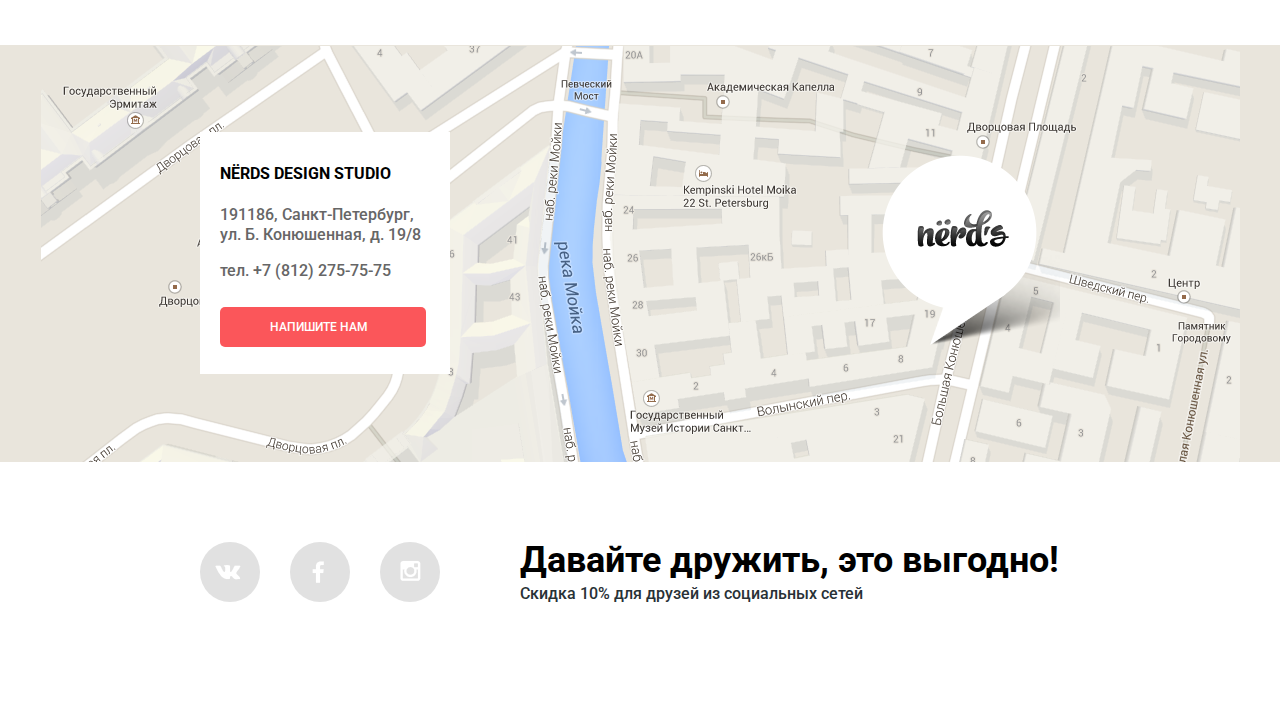
==== commit cc561292: "added links" ====
--- a/catalogue.html
+++ b/catalogue.html
@@ -3,15 +3,15 @@
   <head>
     <meta charset="utf-8">
     <title>Nerds</title>
-    <link rel="stylesheet" href="normalize.css">
-    <link rel="stylesheet" href="style.css">
+    <link rel="stylesheet" href="css/normalize.css">
+    <link rel="stylesheet" href="css/style.css">
     <link href="https://fonts.googleapis.com/css?family=Roboto:500,700&amp;subset=cyrillic" rel="stylesheet">
   </head>
   <body>
     <header>
       <div class="container clearfix">
         <div class="logo">
-          <img src="img/logo-menu.png" width="139" height="56" alt="">
+          <a href="index.html"><img src="img/logo-menu.png" width="139" height="56" alt=""></a>
         </div>
         <nav class="main-nav">
           <ul>
@@ -21,8 +21,8 @@
             <li>
               <a href="#">Клиенты</a>
             </li>
-            <li>
-              <a href="#">Магазин</a>
+            <li class="current_page">
+              <a>Магазин</a>
             </li>
             <li>
               <a href="#">Контакты</a>
--- a/css/style.css
+++ b/css/style.css
@@ -0,0 +1,1013 @@
+html,
+body {
+  margin: 0;
+  padding: 0;
+  font-family: 'Roboto', 'Arial', sans-serif;
+  font-size: 16px;
+  line-height: 22px;
+  font-weight: 500;  
+}
+
+a {
+  color: black;
+  text-decoration: none;
+}
+
+h1 {
+  font-size: 36px;
+  line-height: 36px;
+}
+
+h2 {
+  font-size: 18px;
+  line-height: 30px;
+  text-transform: uppercase;
+  
+  margin-top: 25px;
+}
+
+.btn {
+  display: inline-block;  /*ВОТ ЭТО НЕ УКАЗАЛ СНАЧАЛА И СЧИТАЛОСЬ В ИТОГЕ НЕПРАВИЛЬНО ВЫСОТА ТК ЭЛЕМЕНТ СЧИТАЛСЯ СТРОЧНЫМ!!!!*/
+  position: relative;
+  padding: 11px 41px;
+  border: 0px;
+  border-radius: 5px;
+  background: #fb565a;
+  
+  text-transform: uppercase;
+  font-size: 12px;
+  line-height: 18px;
+  color: white;
+}
+
+.btn:hover {
+  background: #d6494d;
+}
+
+.btn:active {
+  background: #b63538;
+}
+
+.btn:active::after {
+  position: absolute;
+  top: 0;
+  left: 3px;
+  right: 3px;
+  
+  content: "";
+  
+  display: block;
+  height: 3px;
+  background: #9b2d30;
+}
+
+hr {
+  border: 1px solid #eeeeee;
+  margin: 0;
+}
+
+
+
+
+
+.container {
+  width: 880px;
+  margin: 0 auto;
+  padding: 0 10px;  
+}
+
+header {
+  background: #eeeeee;
+}
+
+.logo {
+  float: left;
+  margin-top: 27px;
+}
+
+.main-nav {
+  float: right;
+  margin-top: 55px;
+  margin-bottom: 8px;
+  
+  text-transform: uppercase;
+  
+}
+
+.main-nav ul {
+  margin: 0;
+  padding: 0;
+  font-size: 0px;
+}
+
+.main-nav li {
+  display: inline-block;
+  position: relative;
+  margin-left: 50px;
+  
+  font-size: 14px;
+  line-height: 30px;
+}
+
+.main-nav li:last-of-type {
+  margin-left: 96px;  
+}
+
+.main-nav li:last-of-type::before {
+  position: absolute;
+  bottom: 8px;
+  left: -35px;
+  width: 15px;
+  height: 15px;
+  
+  content: ""; 
+  background: url("../img/sprite.png");
+  background-position: 0px -90px;
+}
+
+
+.main-nav li:hover {
+  color: #f87f81;
+}
+
+.main-nav li:active {
+  color: #8f8f8f;
+}
+
+.main-nav li:last-of-type:hover::before {
+  background-position: 0 -45px;
+}
+
+.main-nav li:last-of-type:active::before {
+  background-position: 0 0;
+}
+
+.main-nav a {
+  font-size: 14px;
+  line-height: 30px;
+  color: inherit;
+}
+
+.main-nav .current_page {
+  text-decoration: underline;
+  border-bottom: 2px solid #fb565a;
+}
+
+
+
+
+.slider-more {
+  padding-left: 70px;
+  padding-right: 70px;
+}
+
+
+
+
+
+.slider {
+  box-sizing: border-box;
+  min-height: 349px;
+  padding-top: 50px;
+  padding-bottom: 68px;
+  margin-bottom: 82px;
+  background: #eeeeee;
+}
+
+.slider-text {
+  float: left;
+  width: 400px;
+}
+
+.slider-text p {
+  margin-bottom: 30px;
+  color: #283136;
+}
+
+.slider-nav {
+  float: left;
+  width: 70px;
+}
+
+.slider-nav ul {
+  margin-top: 197px;
+  padding: 0;
+  list-style: none;
+  font-size: 0;
+}
+
+.slider-nav li {
+  display: inline-block; 
+}
+
+.slider-nav label {
+  position: relative;
+  display: inline-block;
+  vertical-align: middle;
+  margin: 5px;
+  font-size: 12px;
+  
+  width: 12px;
+  height: 12px;
+  border: 0;
+  border-radius: 5px;
+  background: white;
+}
+
+.slider-nav input[type="radio"]:checked + label::after {
+  position: absolute;
+  top: 50%;
+  left: 50%;
+  margin-left: -3px;
+  margin-top: -3px;
+  
+  content: "";
+  
+  display: block;
+  width: 6px;
+  height: 6px;
+  border: 0;
+  border-radius: 3px;
+  background: #c3c3c3;  
+}
+
+.slider-nav input[type='radio'] {
+  display: none;
+}
+
+.slider-image {
+  float: left;
+  width: 410px;
+  height: 231px;
+    
+  background: url("../img/slider1.png") no-repeat center right;
+}
+
+
+
+
+
+
+
+
+.features {
+  margin-bottom: 80px;
+}
+
+.features-item {
+  float: left;
+  width: 240px;
+  margin-right: 80px;
+  padding-top: 124px;
+}
+
+.features-item:last-of-type {
+  margin-right: 0px;
+  
+  
+}
+
+.websites {
+  background: url("../img/feature1.png") no-repeat top left;
+}
+
+.apps {
+  background: url("../img/feature2.png") no-repeat top left;
+}
+
+.presentations {
+  background: url("../img/feature3.png") no-repeat top left;
+}
+
+.features-item p {
+  font-size: 15px;
+  line-height: 22px;
+  margin-bottom: 30px;
+  color: #283136;
+}
+
+.features-item-green {
+  background: #00ca74;
+}
+
+.features-item-green:hover {
+  background: #01a25e;
+}
+
+.features-item-green:active {
+  background: #009053;
+}
+
+.features-item-green:active::after {
+  position: absolute;
+  top: 0;
+  left: 3px;
+  right: 3px;
+  
+  content: "";
+  
+  display: block;
+  height: 3px;
+  background: #007b47;
+}
+
+.features-item-yellow {
+  background: #efc84a;
+}
+
+.features-item-yellow:hover {
+  background: #d6ae2c;
+}
+
+.features-item-yellow:active {
+  background: #c09b24;
+}
+
+.features-item-yellow:active::after {
+  position: absolute;
+  top: 0;
+  left: 3px;
+  right: 3px;
+  
+  content: "";
+  
+  display: block;
+  height: 3px;
+  background: #a3841f;
+}
+
+
+
+
+
+.about {
+  padding: 75px 0px;
+}
+
+.about-title {
+  font-size: 36px;
+  line-height: 36px;
+  color: black;
+}
+
+.about-left {
+  float: left;
+  width: 575px;
+  margin-right: 45px;
+}
+
+.about p {
+  font-size: 16px;
+  line-height: 22px;
+  color: #283136;
+}
+
+.about-subtitle {
+  margin: 0;
+  text-transform: uppercase;
+}
+
+.about-left .about-subtitle {
+  padding-top: 25px;
+}
+
+.about-right .about-subtitle {
+  padding-top: 40px;
+}
+
+.about ul {
+  margin: 0;
+  padding-left: 37px;
+  list-style: none;
+  color: #283136;
+}
+
+.about li {
+  position: relative;
+  padding-top: 26px;
+}
+
+.about li::before {
+  position: absolute;
+  top: 35px;
+  left: -37px;
+  
+  content: "";
+  
+  display: block;
+  width: 25px;
+  height: 2px;
+  background: #fb565a;
+}
+
+.about-right {
+  float: left;
+  width: 260px;
+  padding-top: 94px;
+  background: url("../img/logo-bigger.png") no-repeat top center;
+}
+
+.about-sublogo {
+  position: relative;
+  font-size: 16px;
+  line-height: 8.56px;
+  text-transform: uppercase;
+  text-align: center;
+  color: black;
+}
+
+.about-sublogo::before {
+  position: absolute;
+  top: 8px;
+  left: 0;
+  
+  content: "";
+  
+  display: block;
+  width: 70px;
+  height: 2px;
+  background: #eeeeee;
+}
+
+.about-sublogo::after {
+  position: absolute;
+  top: 8px;
+  left: 190px;
+  
+  content: "";
+  
+  display: block;
+  width: 70px;
+  height: 2px;
+  background: #eeeeee;
+}
+
+
+
+
+
+.clients {
+  margin-bottom: 85px;
+}
+
+.client {
+  float: left;
+  height: 169px;
+}
+
+.client1 {
+  width: 220px;
+  background: white url("../img/client1_inactive.png") no-repeat center;
+}
+
+.client2 {
+  width: 420px;
+  background: white url("../img/client2_inactive.png") no-repeat center;
+}
+
+.client3 {
+  width: 240px;
+  background: white url("../img/client3_inactive.png") no-repeat center;
+}
+
+.client1:hover,
+.client1:active {
+  background: url("../img/client1_active.png") no-repeat center;
+}
+
+.client2:hover,
+.client2:active {
+  background: url("../img/client2_active.png") no-repeat center;
+}
+
+.client3:hover,
+.client3:active {
+  background: url("../img/client3_active.png") no-repeat center;
+}
+
+
+
+
+
+.welcome {  
+  background: #eeeeee;
+}
+
+.welcome-title {
+  margin: 0;
+  padding-top: 67px;
+  padding-left: 65px;
+  padding-bottom: 90px;
+  
+  font-size: 40px;
+  line-height: 40px;
+  font-weight: 400;
+  text-transform: uppercase;
+  text-align: center;
+}
+
+.shop {
+  padding-top: 75px;
+}
+
+.shop-parameters {
+  float: left;
+  width: 240px;
+}
+
+.shop-parameters fieldset {
+  padding: 0;
+  border: 0;
+}
+
+.shop-parameters legend {
+  margin-bottom: 15px;
+  
+  font-size: 18px;
+  line-height: 30px;
+  text-transform: uppercase;
+}
+
+.price-range_double {
+  min-height: 81px;
+  border-radius: 3px;
+  background: #f1f1f1;
+}
+
+.price-range_inputs {
+  min-height: 100px;
+  font-size: 0;
+}
+
+.price-range_inputs label {
+  display: inline-block;
+  vertical-align: middle;
+  margin-top: 10px;
+  margin-right: 20px;
+  
+  font-size: 16px;
+  text-transform: uppercase;
+}
+
+.price-range_inputs label:last-of-type {
+  margin-right: 0;
+}
+
+.price-range_inputs input[type="text"] {
+  width: 82px;
+  height: 38px;
+  border: 0;
+  border-radius: 3px;
+  background: #f1f1f1; 
+  
+  font-family: 'Roboto', 'Arial', sans-serif;
+  font-size: 16px;
+  line-height: 22px;
+  font-weight: 500;
+  text-align: center;
+}
+
+.shop-parameters-list {
+  position: relative;
+  display: inline-block;
+  margin-top: 26px;
+  margin-left: 35px;
+  
+  font-size: 16px;
+  line-height: 20px;
+}
+
+.shop-parameters-list:first-of-type {
+  margin-top: 0;  
+}
+
+.shop-parameters-list:last-of-type {
+  margin-bottom: 55px;  
+}
+
+.shop-parameters input[type="radio"],
+.shop-parameters input[type="checkbox"] {
+  display: none;
+}
+
+.for-radio::before {
+  position: absolute;
+  top: -3px;
+  left: -35px;
+  content: "";
+  
+  display: block;
+  width: 20px;
+  height: 20px;
+  border-radius: 12px;
+  border: 3px solid #c1c1c1;
+}
+
+.shop-parameters input[type="radio"]:checked + .for-radio::after {
+  position: absolute;
+  top: 7px;
+  left: -26px;
+  content: "";
+  
+  display: block;
+  width: 7px;
+  height: 7px;
+  border-radius: 2px;
+  background: #c1c1c1;
+}
+
+.for-cb::before {
+  position: absolute;
+  top: -3px;
+  left: -35px;
+  content: "";
+  
+  display: block;
+  width: 20px;
+  height: 20px;
+  border-radius:5px;
+  border: 2px solid #c1c1c1;
+}
+
+.shop-parameters input[type="checkbox"]:checked + .for-cb::after {
+  position: absolute;
+  top: -6px;
+  left: -32px;
+  
+  content: "\2714";
+  font-size: 28px;
+  font-weight: 800;
+  color: #c1c1c1;
+  
+  display: block;
+  width: 15px;
+  height: 15px;
+  border-right: 6px solid white;  
+  }
+
+.shop-parameters .btn {
+  padding-left: 49px;  
+  padding-right: 49px;
+  
+  color: black;
+  font-family: 'Roboto', 'Arial', sans-serif;
+  font-size: 12px;
+  line-height: 18px;
+  font-weight: 800;
+  
+  background: #f1f1f1;
+}
+
+.shop-parameters .btn:hover {
+  background: #e5e5e5;
+  cursor: pointer;
+}
+
+.shop-parameters .btn:active {
+  background: #d5d5d5;
+}
+
+.shop-parameters .btn:active::after {
+  position: absolute;
+  top: 0;
+  left: 3px;
+  right: 3px;
+  
+  content: "";
+  
+  display: block;
+  height: 3px;
+  background: #b5b5b5;
+}
+
+
+
+
+
+
+.shop-results {
+  float: left;
+  width: 560px;
+  padding-top: 7px;
+  margin-left: 80px;
+}
+
+.shop-results-sort {
+  font-size: 12px;
+  line-height: 18px;
+  text-transform: uppercase;
+  margin-bottom: 21px;
+}
+
+
+.shop-results-sort_txt {
+  margin-left: 41px;
+  
+  color: #c7c7c7;
+  border-bottom: 1px dotted #00ca74;
+}
+
+.shop-results-sort_txt:hover {
+  color: black;
+  border-bottom-style: solid;
+}
+
+.shop-results-sort_txt:active {
+  border-bottom-style: none;
+}
+
+.shop-results-sort_btn {
+  display: inline-block;
+  vertical-align: middle;
+  
+  
+  margin-left: 90px;
+  
+  width: 0;
+  height: 0;
+}
+
+.desc {
+  border: 7px solid transparent;
+  border-top: 7px solid #00ca74;
+}
+
+.asc {
+  border: 7px solid transparent;
+  border-bottom: 7px solid #c1c1c1;
+}
+
+.desc:active {
+  border-top-color: black;
+}
+
+.asc:active {
+  border-bottom-color: black;
+}
+
+.shop-results-sort_btn:last-of-type {
+  margin-left: 0;
+}
+
+.shop-results-images-item {
+  position: relative;
+  float: left;
+  width: 240px;
+  height: 270px;
+  margin-right: 80px;
+  margin-bottom: 80px;
+}
+
+.shop-results-images-item:nth-child(even) {
+  margin-right: 0;
+}
+
+
+.shop-results-images-item_upframe {
+  height: 30px;
+  background: #f1f1f1;
+  border-top-left-radius: 4px;
+  border-top-right-radius: 4px;
+  font-size: 0;
+}
+
+.round {
+  display: inline-block;
+  vertical-align: middle;
+  margin: 10px 0px 10px 10px;
+  
+  width: 10px;
+  height: 10px;
+  border-radius: 5px;
+  background: white;
+}
+
+.round:first-of-type {
+  margin-left: 15px;
+}
+
+.shop-results-images-item img {
+  position: relative;
+  z-index: 1;
+}
+
+
+
+.shop-results-images-item-details {
+  position: absolute;
+  top: 0;
+  z-index: 0;
+  margin: 50px 20px 20px 20px;
+  width: 200px;
+  height: 200px;
+  background: white;
+  
+  text-align: center;
+}
+
+
+.shop-results-images-item-details b {
+  display: block;
+  margin-top: 37px;
+  
+  font-size: 18px;
+  line-height: 8.56px;
+  text-transform: uppercase;
+}
+
+.shop-results-images-item-details p {
+  margin: 23px 20px 32px;
+  font-size: 14px;
+  line-height: 18px;
+  color: #283136;
+}
+
+.price {
+  font-size: 18px;
+  line-height: 8.5b6px;
+}
+
+.shop-results-images-item:hover .shop-results-images-item_upframe {
+  background: #797979;
+}
+
+.shop-results-images-item:hover .shop-results-images-item-details,
+.highlighted_res {
+  z-index: 2;
+}
+
+
+
+
+
+.shop-results-pages {
+  margin-bottom: 80px;
+  font-size: 0;
+}
+
+.shop-results-pages a {
+  position: relative;
+  display: inline-block;
+  margin-right: 10px;
+  padding: 12px 17px;
+  border: 1px solid #f1f1f1;
+  border-radius: 3px;
+  background: #f1f1f1;
+  
+  font-size: 12px;
+  line-height: 18px;
+  text-transform: uppercase;
+}
+
+.shop-results-pages .current {
+  background: white;
+}
+
+.shop-results-pages a:hover {
+  background: #e5e5e5;
+}
+
+.shop-results-pages a:active {
+  background: #d5d5d5;
+}
+
+.shop-results-pages a:active::after {
+  position: absolute;
+  top: 0;
+  left: 0;
+  height: 10px;
+  width: 100%;
+  
+  content: "";
+  
+  display: block;
+  border-top: 3px solid #b5b5b5;
+  border-radius: 3px;
+}
+
+
+
+
+
+.map {
+  background: #e9e5dc url("../img/map.png") no-repeat center;
+  min-height: 417px;
+}
+
+.map-contacts {
+  float: left;
+  width: 250px;
+  min-height: 240px;
+  margin-top: 87px;
+  padding: 27px 20px;
+  background: white;
+  box-sizing: border-box;
+}
+
+.map-contacts-firm {
+  font-size: 16px;
+  line-height: 30px;
+  text-transform: uppercase;
+}
+
+.map-contacts-address {
+  font-size: 16px;
+  line-height: 20px;
+  color: #666666;
+}
+
+.map-contacts-btn {
+  margin-top: 10px;
+  padding-left: 50px;
+  padding-right: 58px;
+}
+
+.map-pointer {
+  float: right;
+  width: 231px;
+  height: 190px;
+  margin-right: 20px;
+  margin-top: 110px;
+  background: url("../img/map-pointer.png") no-repeat right;
+}
+
+.footer-lower {
+  margin: 80px 0px;
+}
+
+.footer-social {
+  float: left;
+  width: 320px;
+  min-height: 72px;
+  font-size: 0;
+}
+
+.footer-social-btn {
+  position: relative;
+  display: inline-block;
+  vertical-align: middle;
+  margin-right: 30px;
+  
+  width: 60px;
+  height: 60px;
+  border-radius: 30px;
+  background-color: #e1e1e1;
+}
+
+.vk {
+  background: #e1e1e1 url("../img/sprite.png") no-repeat 15px -215px;
+}
+
+.fb {
+  background: #e1e1e1 url("../img/sprite.png") no-repeat 22px -116px;
+}
+
+.ig {
+  background: #e1e1e1 url("../img/sprite.png") no-repeat 20px -169px;
+}
+
+.footer-social-btn:hover {
+  background-color: #fb565a;
+}
+
+.footer-social-btn:active {
+  background-color: #d6494d;
+}
+
+.footer-social-btn:active::before {
+  position: absolute;
+  top: 0;
+  left: 0;
+  
+  content: "";
+  
+  display: block;
+  width: 60px;
+  height: 60px;
+  border-radius: 30px;
+  border-top: 3px solid #be5357;
+}
+
+
+
+
+.footer-text {
+  float: left;
+}
+
+.footer-text b {
+  font-size: 36px;
+  line-height: 36px;
+}
+
+.footer-text p {
+  color: #283136;
+  margin-top: 5px;
+}
+
+.clearfix::after {
+  content: "";
+  display: table;
+  clear: both;
+}
+  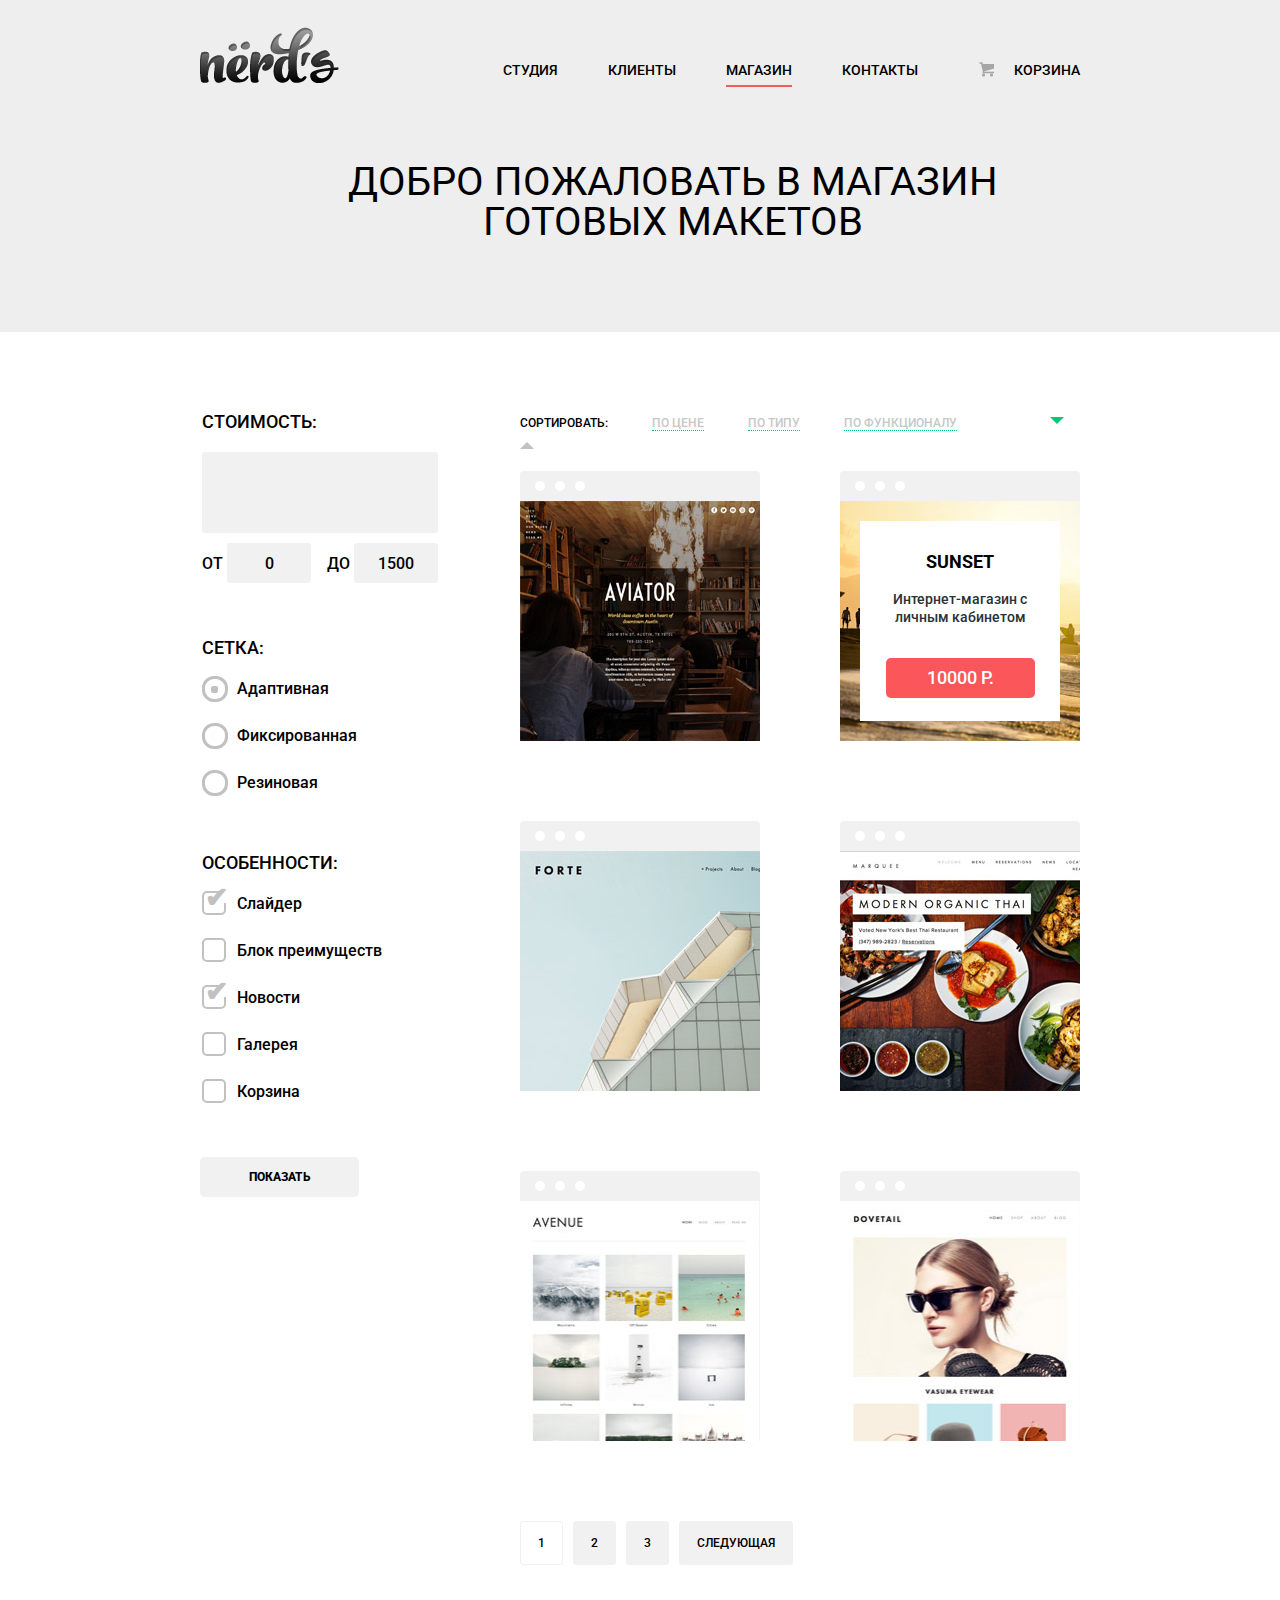
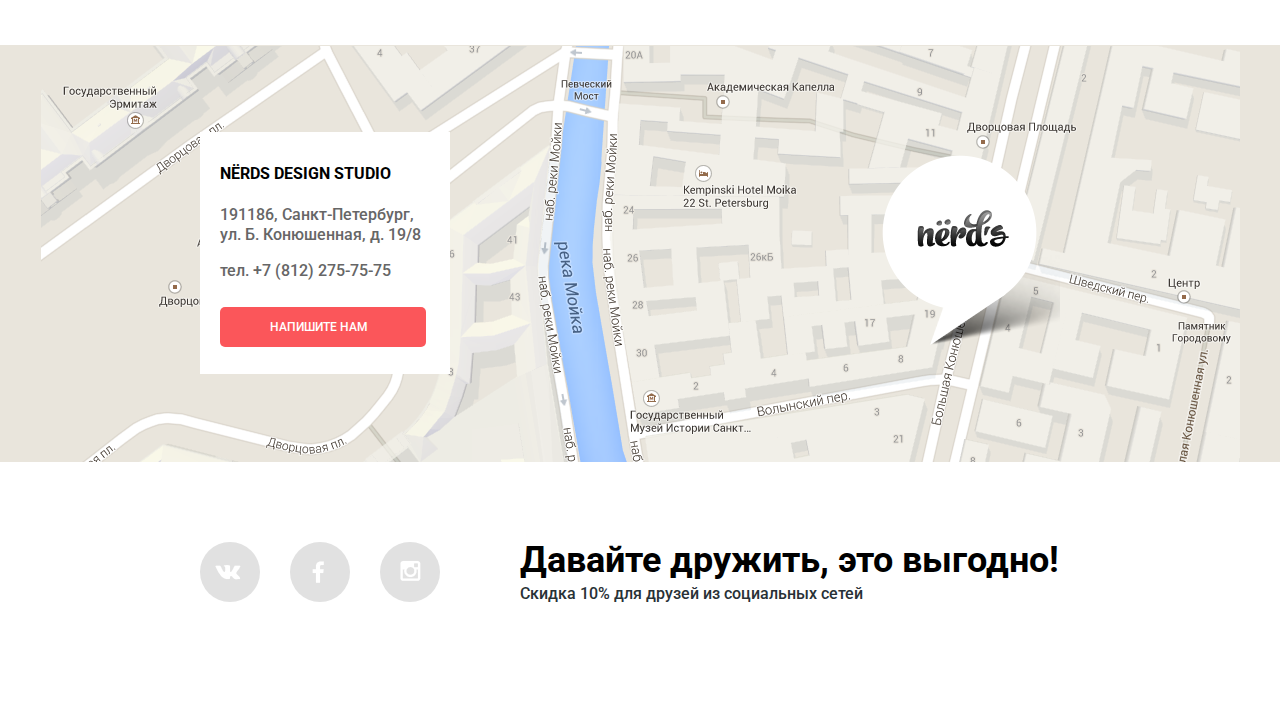
==== commit 8c4fa4b9: "fixed firefox problem" ====
--- a/catalogue.html
+++ b/catalogue.html
@@ -42,7 +42,7 @@
       </section>
       <div class="container">
       <section class="shop clearfix"> <!-- нужно!!!-->
-        <section class="shop-parameters">
+        <section class="shop-parameters clearfix">
           <form action="https://echo.htmlacademy.ru" method="post">
           <fieldset>
             <legend>Стоимость:</legend>
--- a/css/style.css
+++ b/css/style.css
@@ -149,7 +149,6 @@
 }
 
 .main-nav .current_page {
-  text-decoration: underline;
   border-bottom: 2px solid #fb565a;
 }
 
@@ -537,24 +536,30 @@
 .price-range_inputs {
   min-height: 100px;
   font-size: 0;
+  
 }
 
 .price-range_inputs label {
-  display: inline-block;
+  display: block;
+  float: left;
   vertical-align: middle;
   margin-top: 10px;
-  margin-right: 20px;
+  margin-right: 0px;
   
   font-size: 16px;
   text-transform: uppercase;
 }
 
+
 .price-range_inputs label:last-of-type {
+  float: right;
   margin-right: 0;
 }
 
+
+
 .price-range_inputs input[type="text"] {
-  width: 82px;
+  width: 80px;
   height: 38px;
   border: 0;
   border-radius: 3px;
